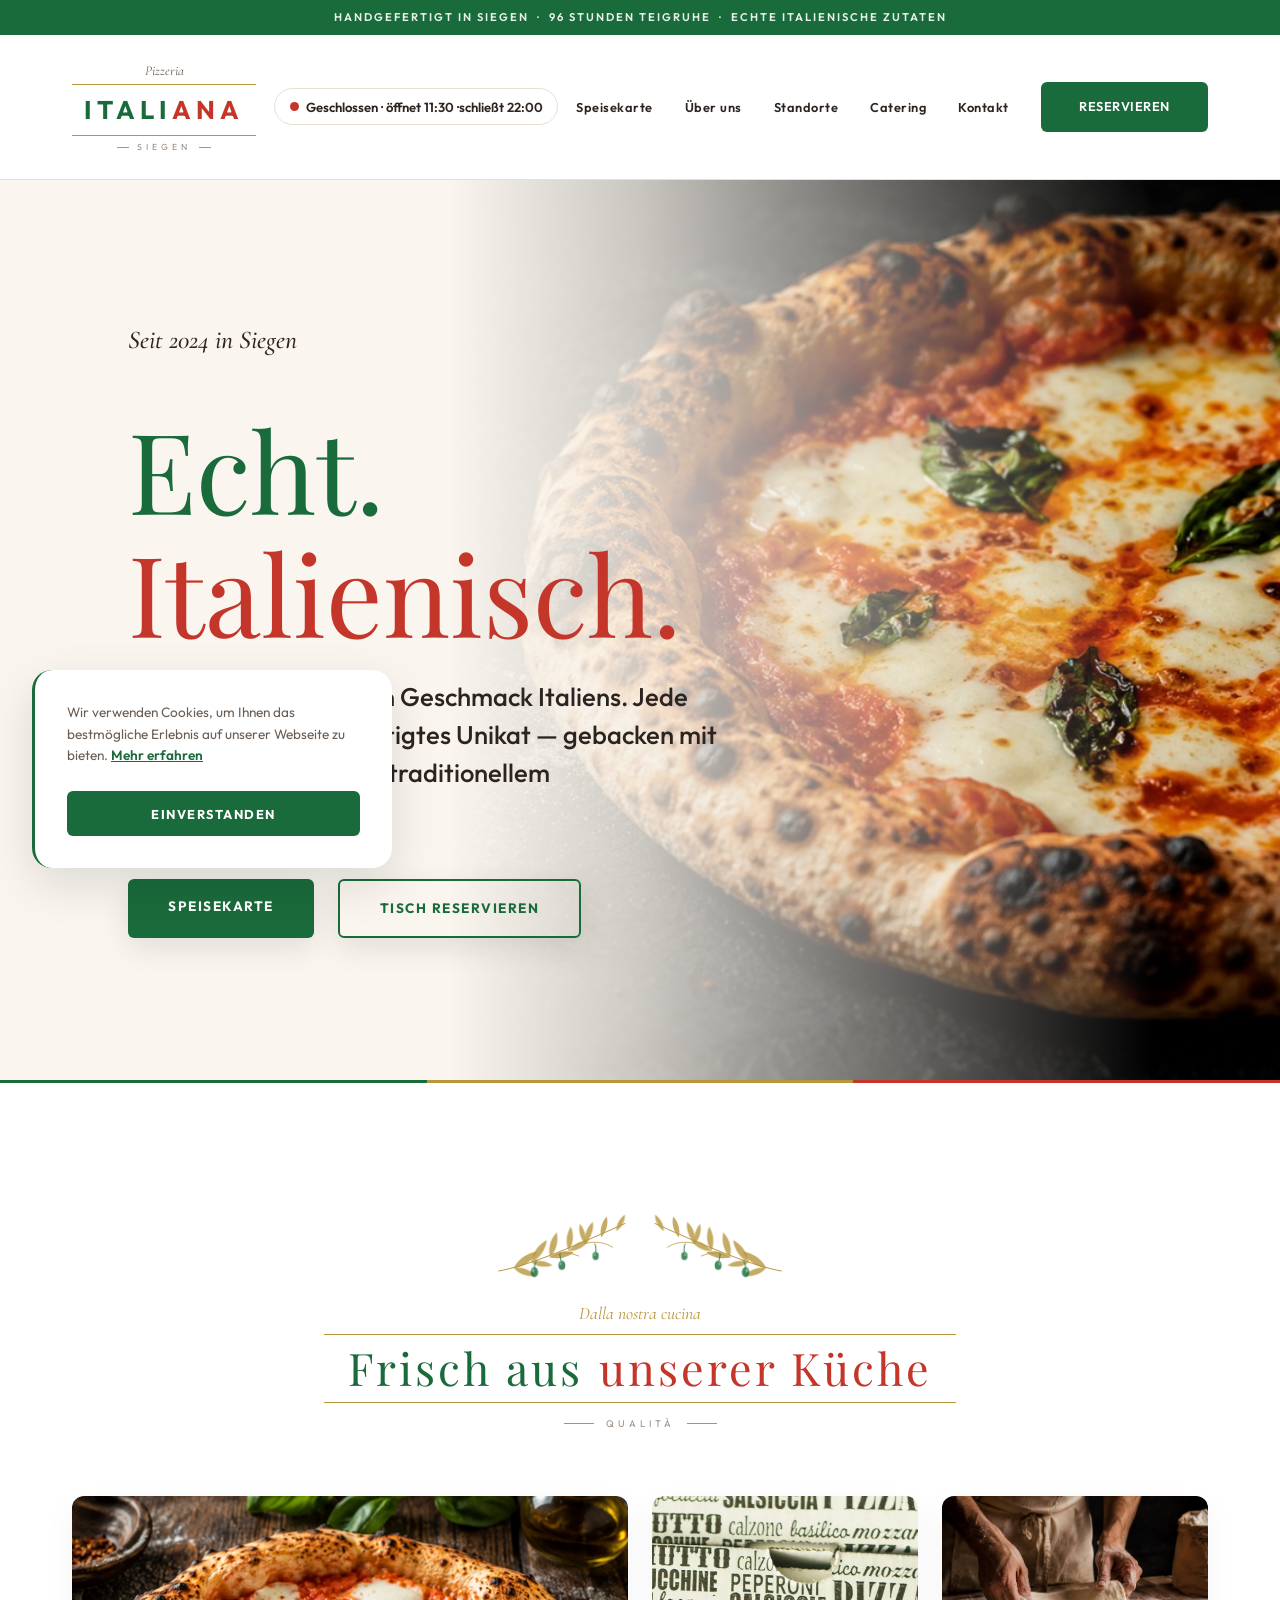
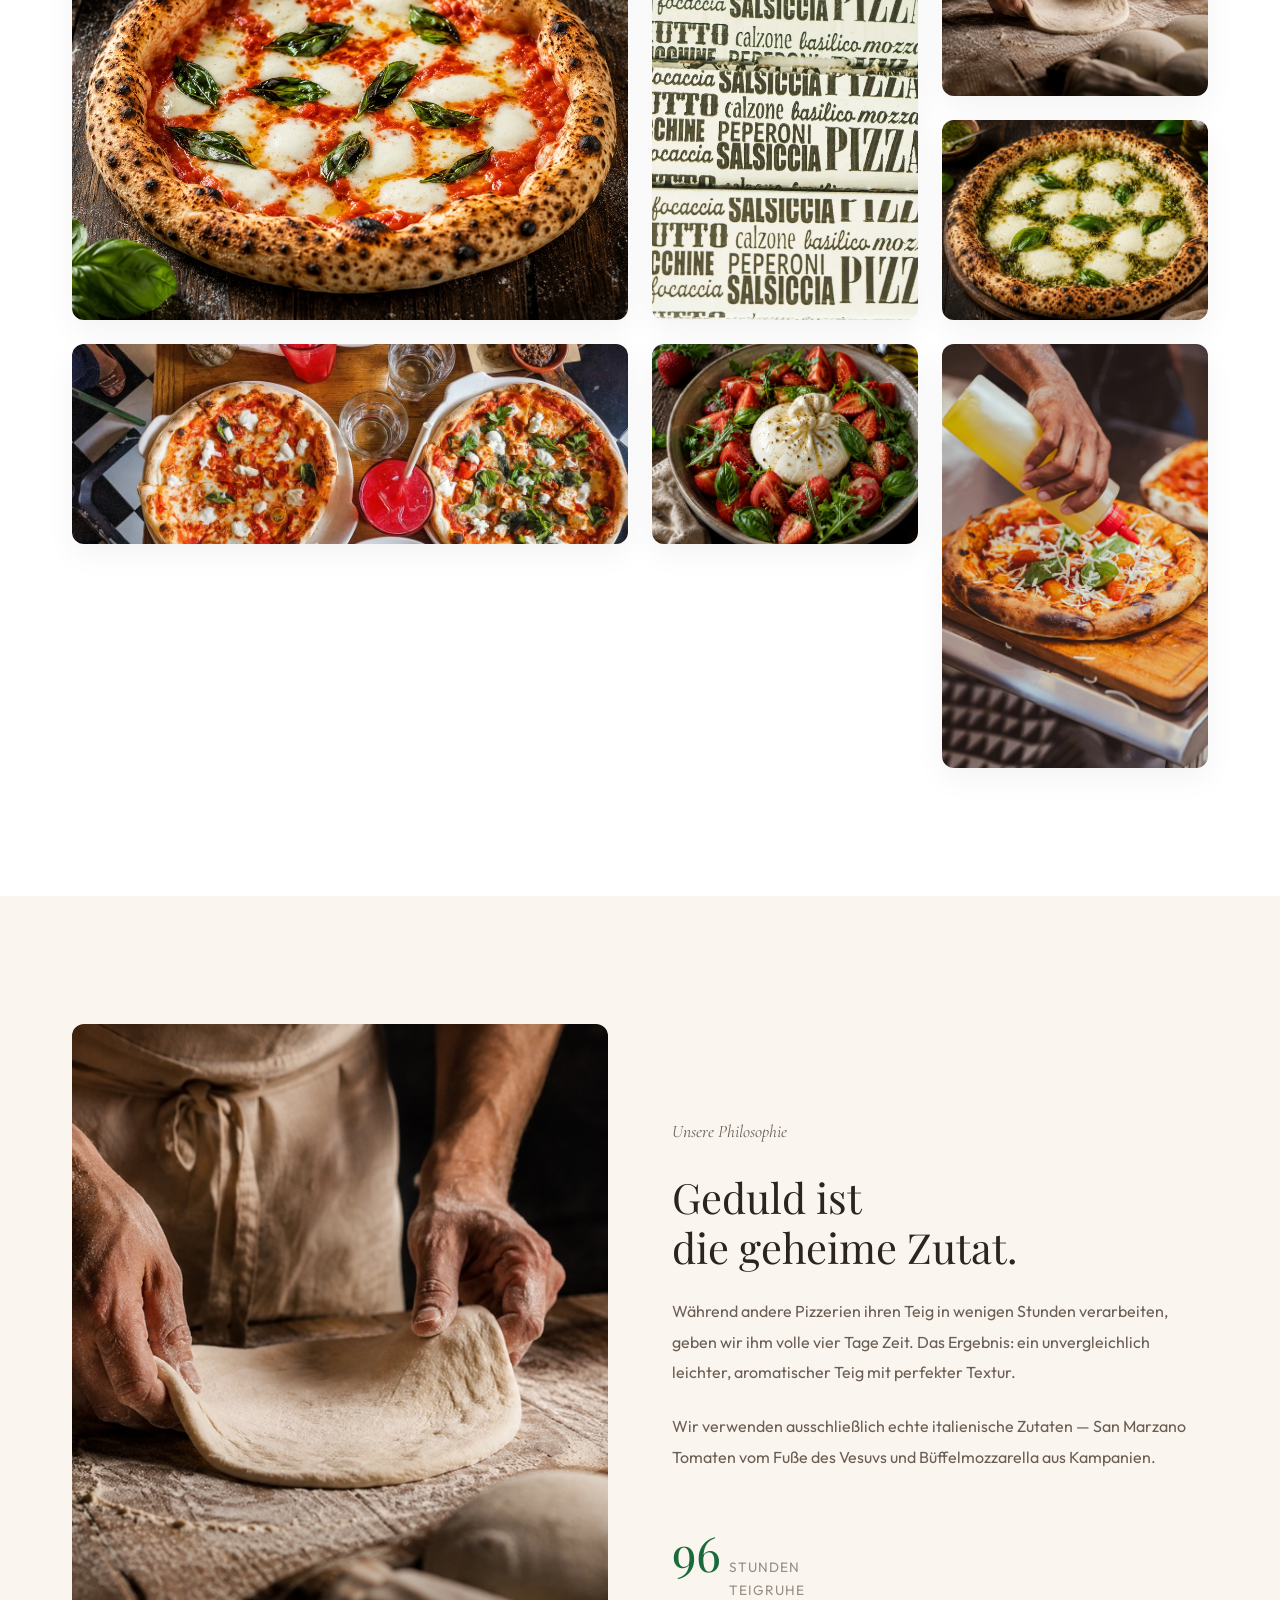
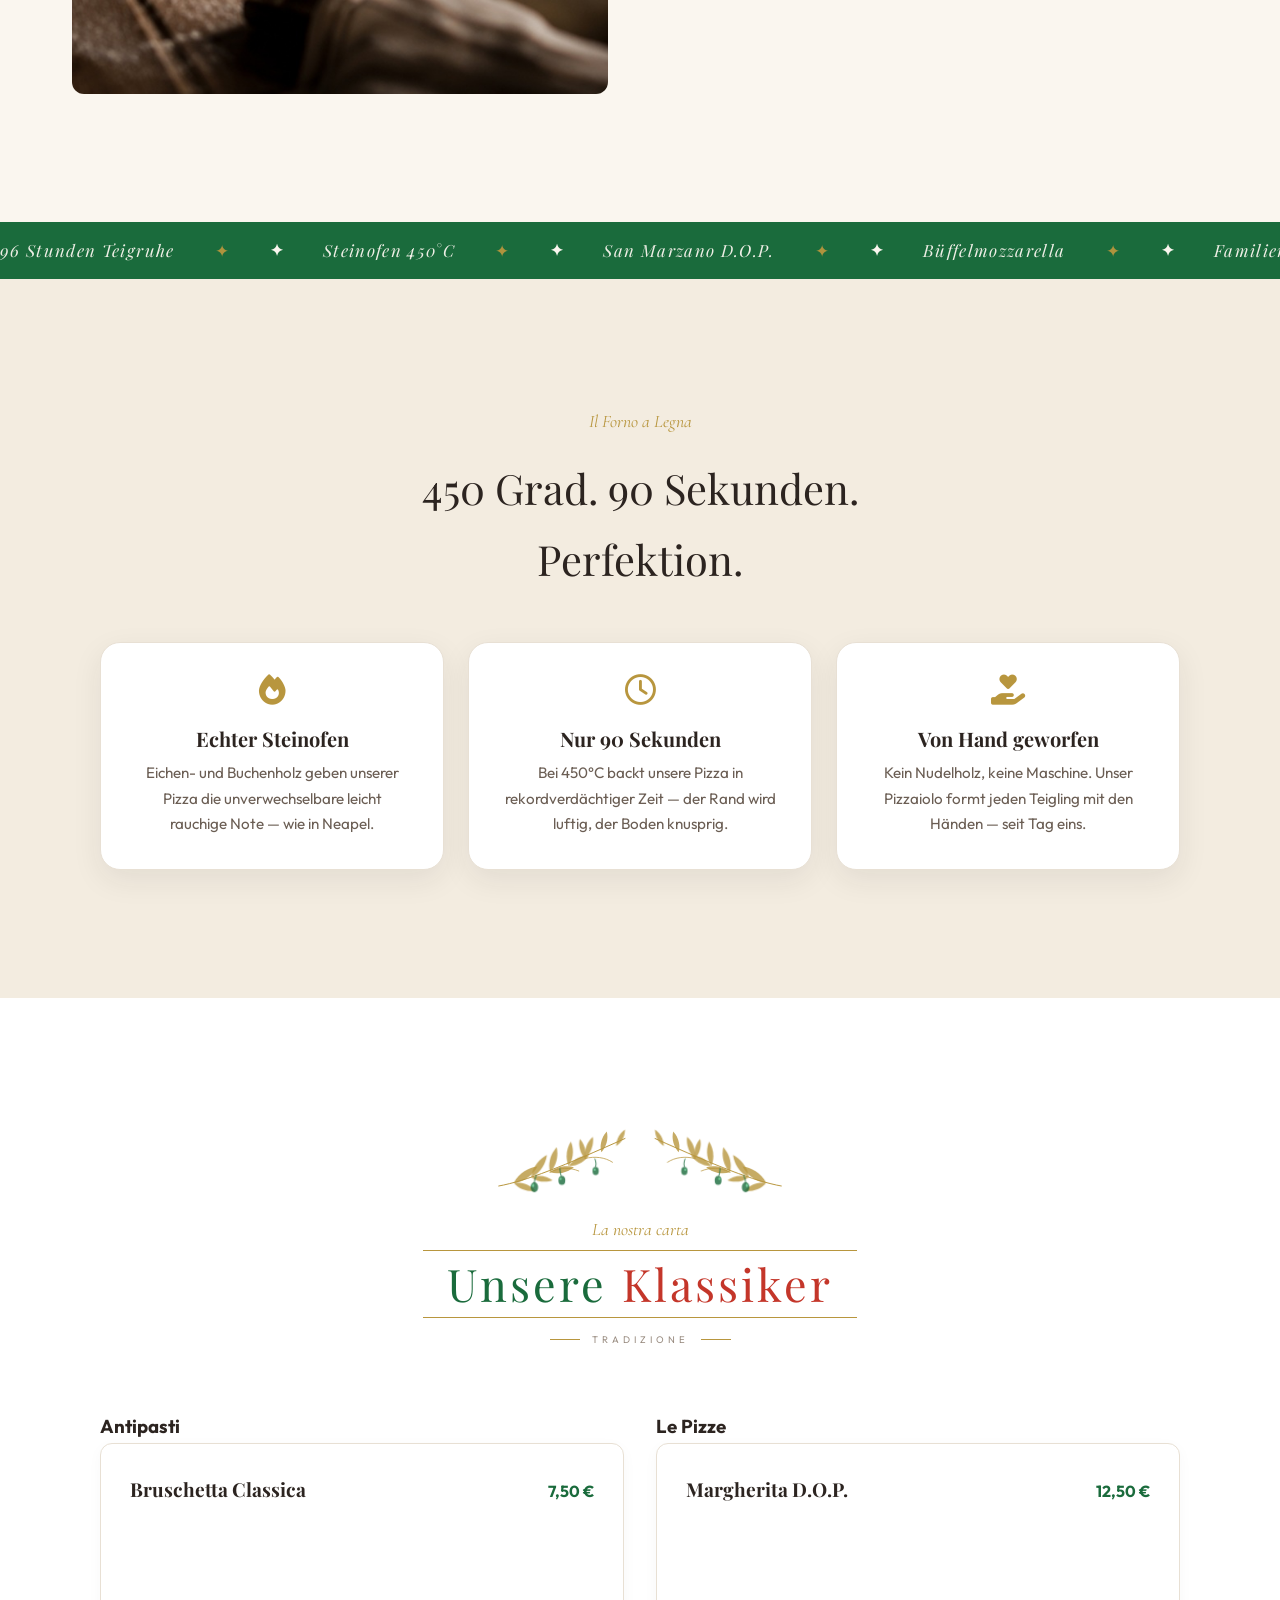
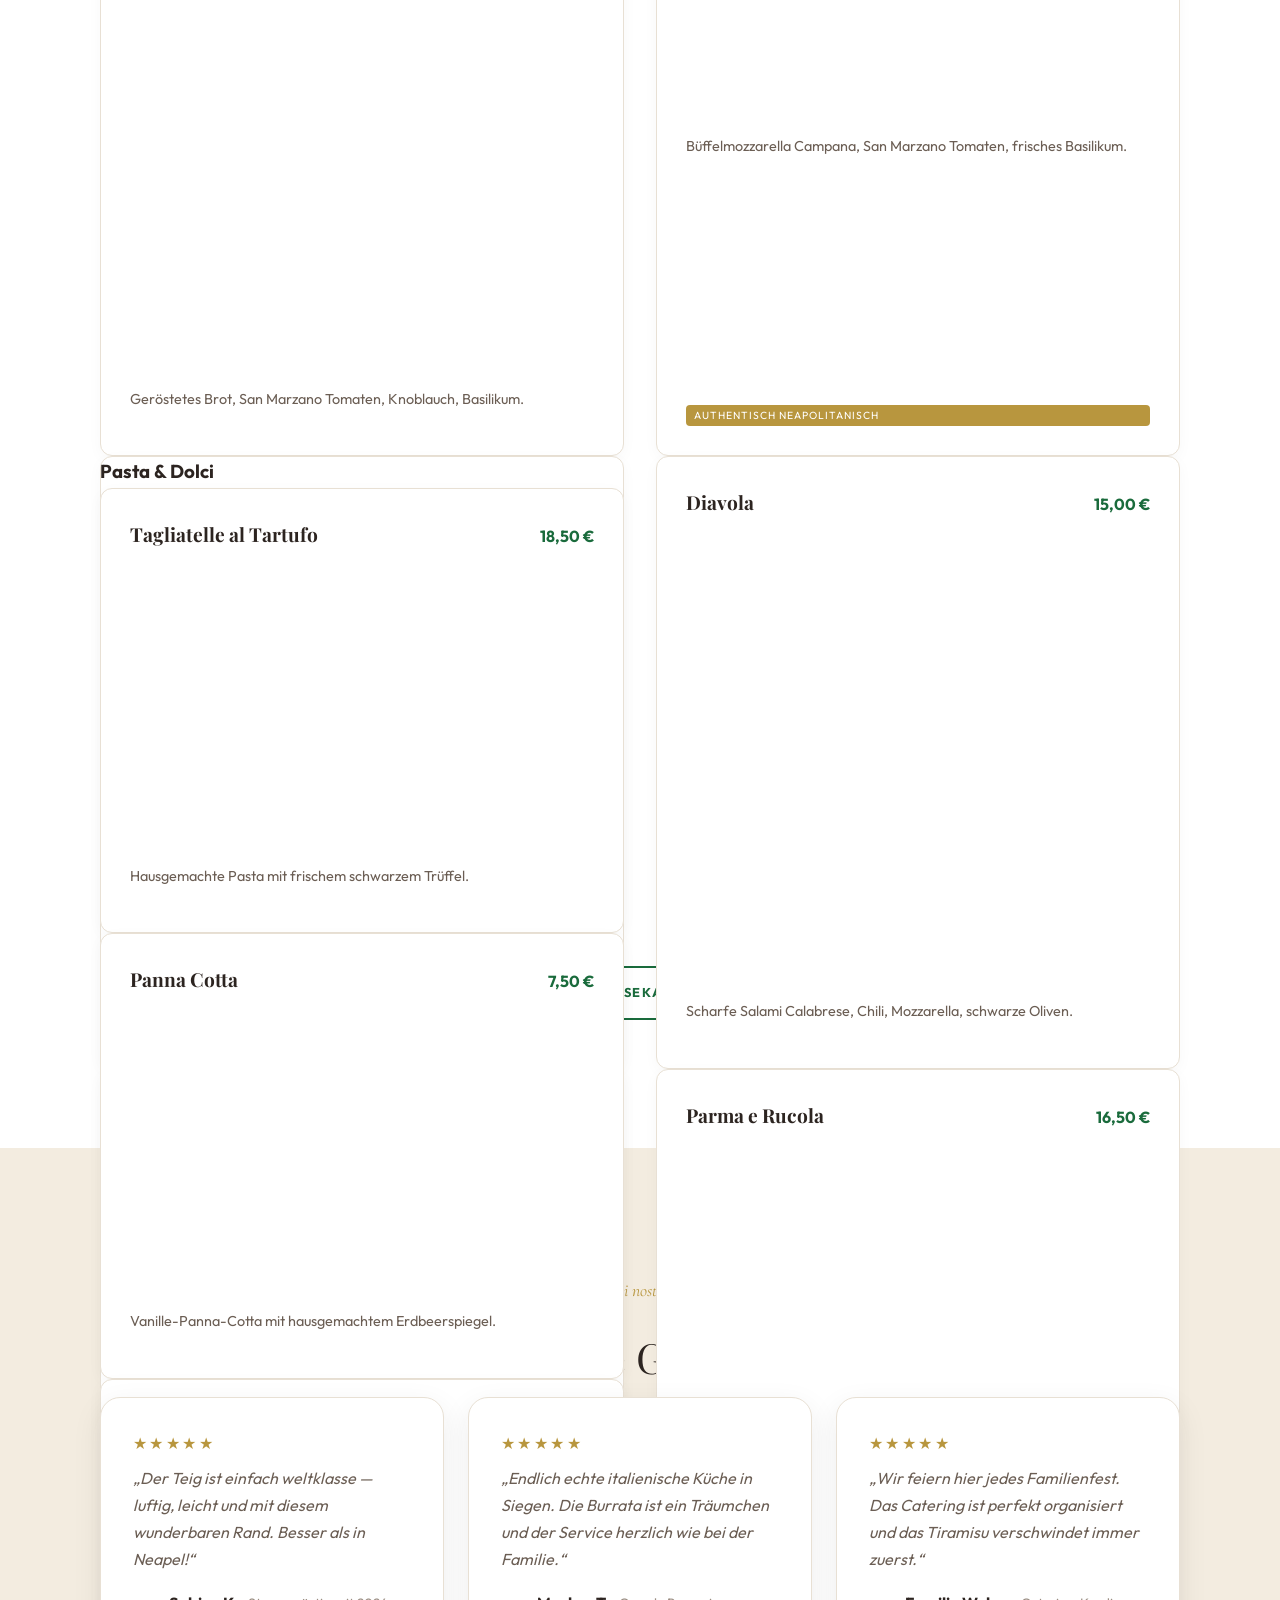
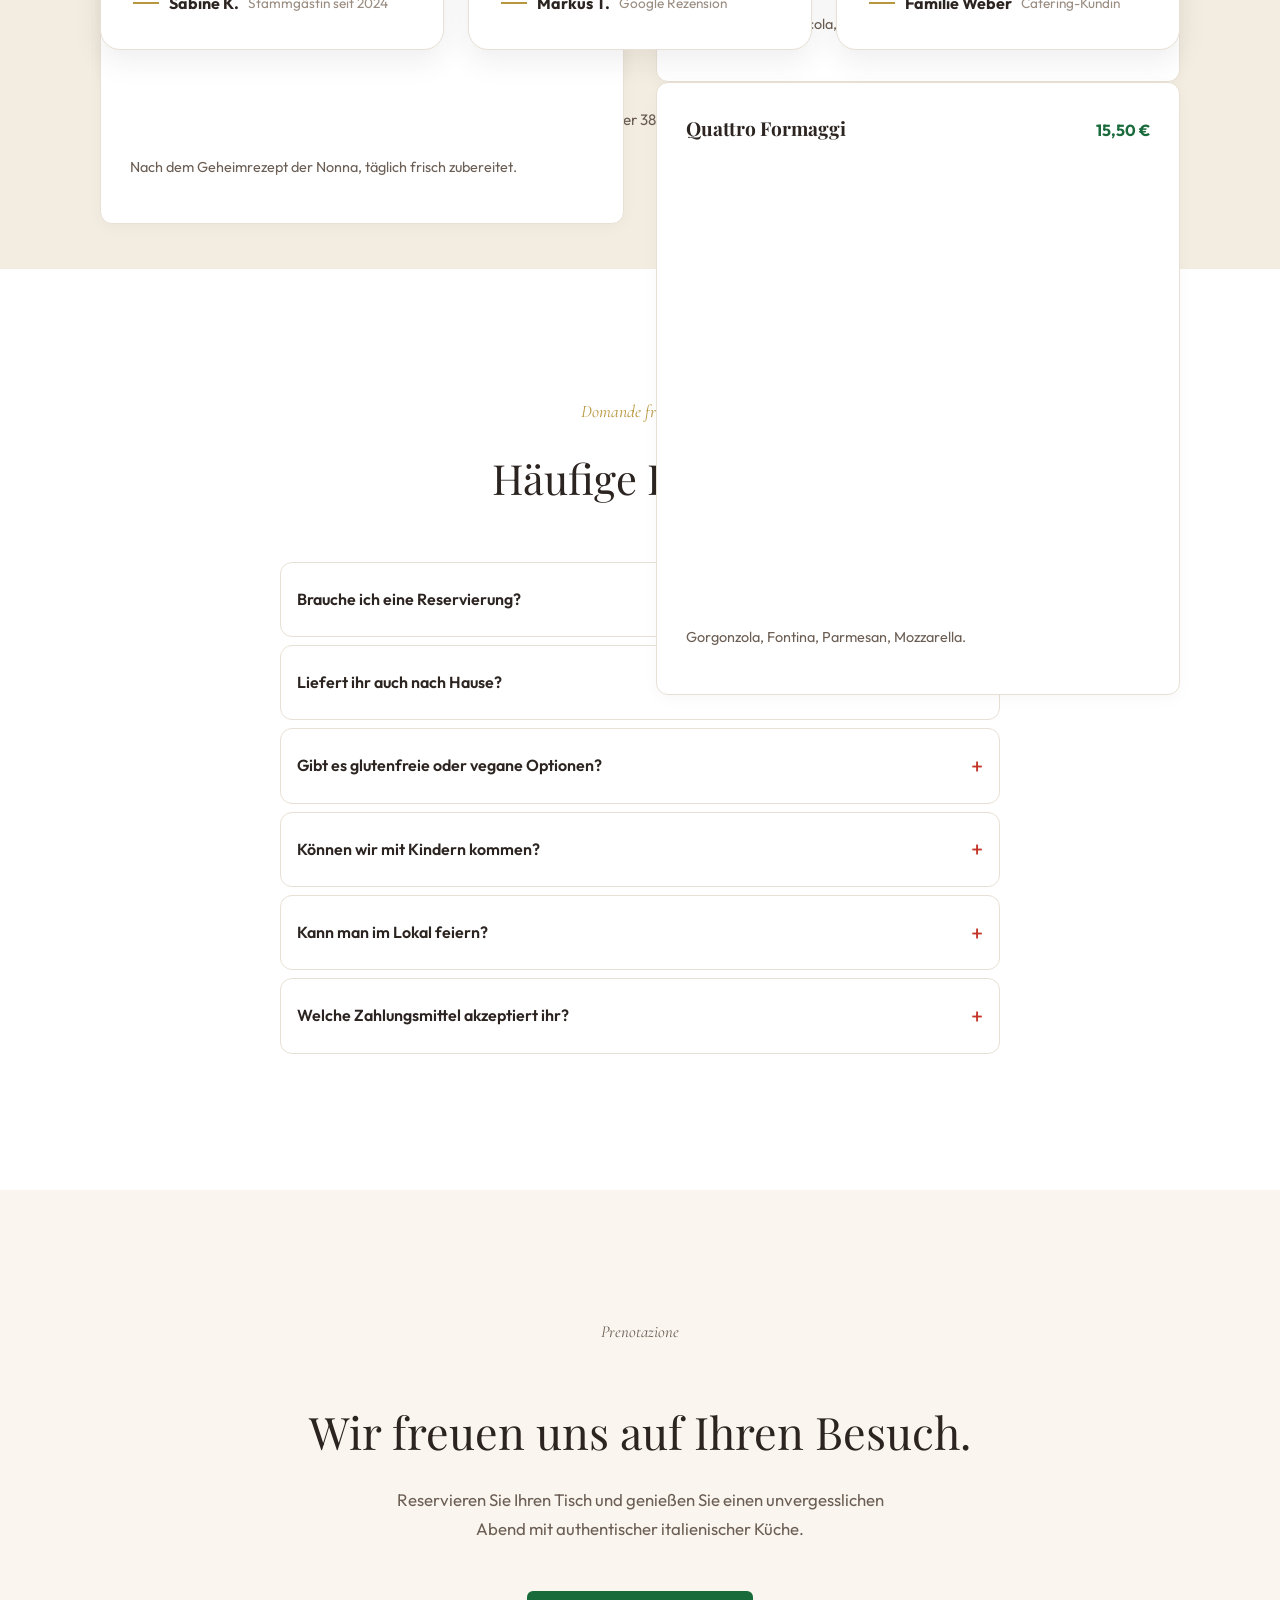
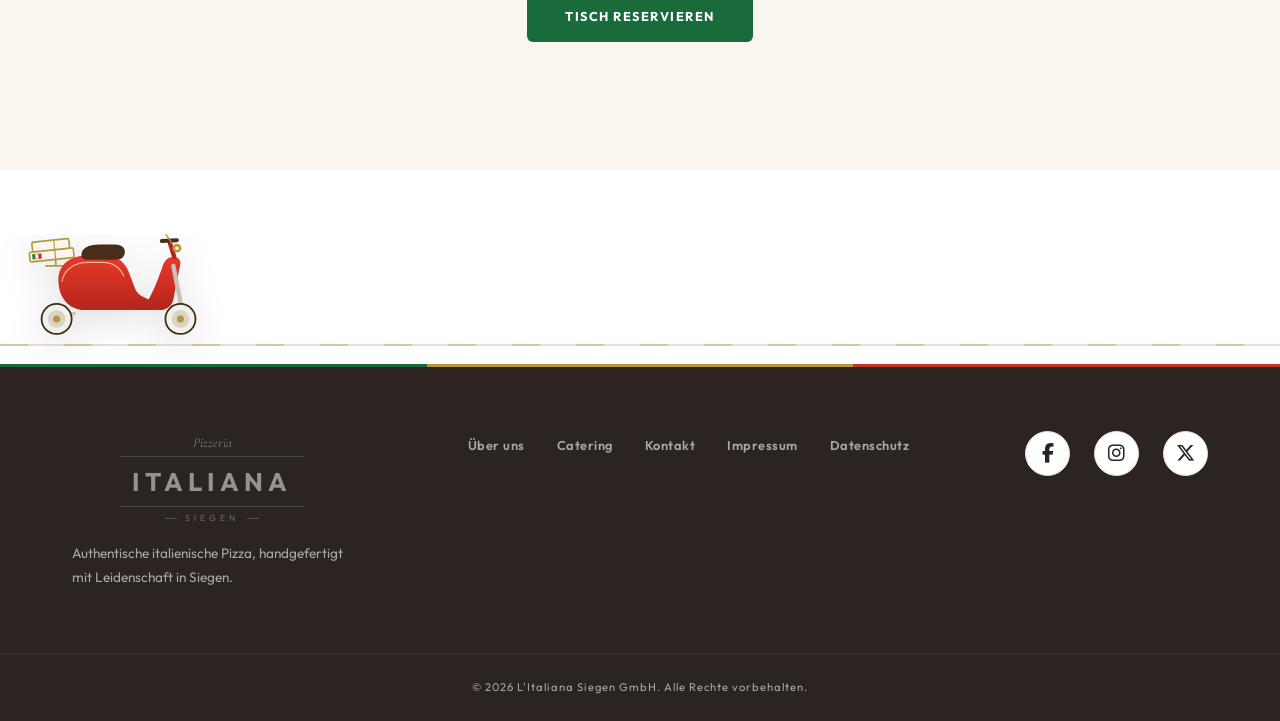
==== index.html @ 694103bd "feat: pizzeria site - full content expansion (menu filters, timeline, catering packages, kontakt car" ====
<!DOCTYPE html>
<html lang="de">
<head>
    <meta charset="UTF-8">
    <meta name="viewport" content="width=device-width, initial-scale=1.0">
    <title>L'Italiana Siegen | Authentische Italienische Pizza</title>
    <meta name="description" content="Authentische italienische Pizza in Siegen. 96 Stunden Teigruhe, echte italienische Zutaten, handgefertigtes Handwerk.">
    
    <!-- Open Graph / Social Media -->
    <meta property="og:type" content="website">
    <meta property="og:title" content="L'Italiana Siegen | Authentische Italienische Pizza">
    <meta property="og:description" content="Erleben Sie den wahren Geschmack Italiens in Siegen. 96h Teigruhe & echte Zutaten.">
    <meta property="og:image" content="assets/hero.jpg">
    
    <!-- Schema.org for Google -->
    <script type="application/ld+json">
    {
      "@context": "https://schema.org",
      "@type": "FoodEstablishment",
      "name": "L'Italiana Siegen",
      "image": "assets/hero.jpg",
      "address": {
        "@type": "PostalAddress",
        "streetAddress": "Kölner Straße 12",
        "addressLocality": "Siegen",
        "postalCode": "57072",
        "addressCountry": "DE"
      },
      "telephone": "+492711234567",
      "servesCuisine": "Italian, Pizza",
      "priceRange": "$$",
      "openingHours": "Mo-So 11:30-22:00"
    }
    </script>

    <link rel="stylesheet" href="style.css">
    <link rel="stylesheet" href="https://cdnjs.cloudflare.com/ajax/libs/font-awesome/6.5.2/css/all.min.css">
    <link rel="preconnect" href="https://fonts.googleapis.com">
    <link rel="preconnect" href="https://fonts.gstatic.com" crossorigin>
    <link href="https://fonts.googleapis.com/css2?family=Cormorant+Garamond:ital,wght@0,400;0,600;1,400;1,600&family=Outfit:wght@300;400;500;600;700&family=Playfair+Display:ital,wght@0,400;0,700;1,400&display=swap" rel="stylesheet">
</head>
<body>

    <!-- Top Notice -->
    <div class="top-notice">
        Handgefertigt in Siegen &nbsp;·&nbsp; 96 Stunden Teigruhe &nbsp;·&nbsp; Echte italienische Zutaten
    </div>

    <!-- Header -->
    <header>
        <div class="container nav-wrapper">
            <a href="index.html" class="brand-logo">
                <div class="logo-top">Pizzeria</div>
                <div class="logo-main"><span class="g">ITALI</span><span class="r">ANA</span></div>
                <div class="logo-bottom"><span></span>Siegen<span></span></div>
            </a>

            <div class="open-indicator" id="open-indicator" aria-live="polite">
                <span class="open-dot"></span>
                <span class="open-text">Jetzt ge&ouml;ffnet</span>
            </div>

            <button class="menu-toggle" id="menu-toggle" aria-label="Menü öffnen">
                <span></span><span></span><span></span>
            </button>

            <ul class="main-nav" id="main-nav">
                <li><a href="menu.html">Speisekarte</a></li>
                <li><a href="uber-uns.html">Über uns</a></li>
                <li><a href="standorte.html">Standorte</a></li>
                <li><a href="catering.html">Catering</a></li>
                <li><a href="kontakt.html">Kontakt</a></li>
                <li><a href="kontakt.html" class="btn-primary">Reservieren</a></li>
            </ul>
        </div>
    </header>

    <main>

        <!-- HERO -->
        <section id="hero">
            <div class="hero-text reveal reveal-left">
                <p class="hero-eyebrow">Seit 2024 in Siegen</p>
                <h1><span class="green">Echt.</span><br><span class="red">Italienisch.</span></h1>
                <p>Erleben Sie den wahren Geschmack Italiens. Jede Pizza ist ein handgefertigtes Unikat — gebacken mit Leidenschaft und nach traditionellem Familienrezept.</p>
                <div class="hero-cta">
                    <a href="menu.html" class="btn-primary">Speisekarte</a>
                    <a href="kontakt.html" class="btn-outline">Tisch reservieren</a>
                </div>
            </div>
            <div class="hero-image-wrapper reveal reveal-right">
                <div class="hero-slider">
                    <div class="hero-slide active" style="background-image: url('assets/hero.jpg')"></div>
                    <div class="hero-slide" style="background-image: url('assets/hero1 (1).webp')"></div>
                    <div class="hero-slide" style="background-image: url('assets/hero2 (1).webp')"></div>
                    <div class="hero-slide" style="background-image: url('assets/hero3 (1).webp')"></div>
                    <div class="hero-slide" style="background-image: url('assets/hero4 (1).webp')"></div>
                </div>
            </div>
        </section>

        <!-- TRICOLOR -->
        <div class="tricolor-stripe">
            <div class="stripe-g"></div>
            <div class="stripe-w"></div>
            <div class="stripe-r"></div>
        </div>

        <!-- FOOD SHOWCASE — editorial grid with all images -->
        <section class="food-showcase">
            <div class="container">
                <div class="section-header-brand reveal reveal-up">
                    <svg class="olive-premium-svg" viewBox="0 0 480 110" xmlns="http://www.w3.org/2000/svg" style="width: 300px; margin-bottom: 1.25rem;">
                    <!-- Left branch -->

                        <g class="olive-branch-half">
                            <path class="stem" d="M14,96 C58,88 118,64 216,20" stroke="var(--gold)" stroke-width="1.6" fill="none" stroke-linecap="round" />
                            <path class="stem" d="M96,74 C112,66 128,66 142,72" stroke="var(--gold)" stroke-width="1.2" fill="none" stroke-linecap="round" />
                            <path class="stem" d="M152,52 C168,48 184,50 196,58" stroke="var(--gold)" stroke-width="1.2" fill="none" stroke-linecap="round" />
                            <path class="leaf" d="M38.0,91.0 C56.4,89.1 69.9,76.4 75.7,64.6 C62.6,66.1 46.0,74.4 38.0,91.0 Z" />
                            <path class="leaf" style="animation-delay: 0.15s" d="M38.0,91.0 C47.6,102.2 62.2,105.2 72.6,103.6 C65.7,95.7 52.6,88.6 38.0,91.0 Z" />
                            <path class="leaf" style="animation-delay: 0.3s" d="M66.0,82.0 C81.8,74.4 89.7,58.6 91.1,46.2 C79.9,51.7 67.8,64.6 66.0,82.0 Z" />
                            <path class="leaf" style="animation-delay: 0.45s" d="M66.0,82.0 C77.0,90.4 91.0,90.3 100.2,86.8 C92.3,80.9 78.9,77.0 66.0,82.0 Z" />
                            <path class="leaf" style="animation-delay: 0.6s" d="M96.0,74.0 C107.6,62.1 109.5,45.5 106.7,34.0 C98.6,42.5 91.9,57.9 96.0,74.0 Z" />
                            <path class="leaf" style="animation-delay: 0.75s" d="M96.0,74.0 C111.0,78.6 125.8,73.1 134.2,65.9 C123.6,62.7 107.8,63.7 96.0,74.0 Z" />
                            <path class="leaf" style="animation-delay: 0.9s" d="M126.0,64.0 C134.8,51.0 133.9,35.3 129.4,25.0 C123.2,34.3 119.6,49.7 126.0,64.0 Z" />
                            <path class="leaf" style="animation-delay: 1.05s" d="M126.0,64.0 C140.8,64.3 152.7,55.5 158.5,46.7 C148.0,46.6 134.0,51.6 126.0,64.0 Z" />
                            <path class="leaf" style="animation-delay: 1.2s" d="M152.0,52.0 C163.2,42.4 166.2,27.8 164.6,17.4 C156.7,24.3 149.6,37.4 152.0,52.0 Z" />
                            <path class="leaf" style="animation-delay: 1.35s" d="M152.0,52.0 C155.2,39.5 150.0,27.5 143.7,20.9 C141.5,29.8 143.0,42.7 152.0,52.0 Z" />
                            <path class="leaf" style="animation-delay: 1.5s" d="M178.0,42.0 C187.6,32.1 189.3,18.2 186.9,8.7 C180.1,15.8 174.6,28.6 178.0,42.0 Z" />
                            <path class="leaf" style="animation-delay: 1.65s" d="M202.0,32.0 C212.1,25.5 216.1,14.1 216.0,5.6 C208.9,10.3 201.7,20.0 202.0,32.0 Z" />
                            <path class="stem" d="M74,79 C72,84 71,88 71,91" stroke="var(--green)" stroke-width="1.3" fill="none" stroke-linecap="round" style="animation-delay: 1.7s" />
                            <ellipse class="olive-fruit" style="animation-delay: 1.8s" cx="71" cy="98" rx="6" ry="8" />
                            <ellipse class="olive-highlight" style="animation-delay: 1.8s" cx="69" cy="95" rx="1.8" ry="2.6" />
                            <path class="stem" d="M112,68 C112,73 113,77 114,80" stroke="var(--green)" stroke-width="1.3" fill="none" stroke-linecap="round" style="animation-delay: 1.9s" />
                            <ellipse class="olive-fruit" style="animation-delay: 2s" cx="115" cy="87" rx="5.5" ry="7.2" />
                            <ellipse class="olive-highlight" style="animation-delay: 2s" cx="113" cy="84.5" rx="1.6" ry="2.3" />
                            <path class="stem" d="M168,53 C170,58 170,62 169,65" stroke="var(--green)" stroke-width="1.3" fill="none" stroke-linecap="round" style="animation-delay: 2.1s" />
                            <ellipse class="olive-fruit" style="animation-delay: 2.2s" cx="169" cy="72" rx="5" ry="6.6" />
                            <ellipse class="olive-highlight" style="animation-delay: 2.2s" cx="167.5" cy="69.8" rx="1.5" ry="2.1" />
                        </g>
                    <!-- Right branch: mirrored, tips meet at center -->
                    <g transform="translate(480,0) scale(-1,1)">
                        <g class="olive-branch-half">
                            <path class="stem" d="M14,96 C58,88 118,64 216,20" stroke="var(--gold)" stroke-width="1.6" fill="none" stroke-linecap="round" />
                            <path class="stem" d="M96,74 C112,66 128,66 142,72" stroke="var(--gold)" stroke-width="1.2" fill="none" stroke-linecap="round" />
                            <path class="stem" d="M152,52 C168,48 184,50 196,58" stroke="var(--gold)" stroke-width="1.2" fill="none" stroke-linecap="round" />
                            <path class="leaf" d="M38.0,91.0 C56.4,89.1 69.9,76.4 75.7,64.6 C62.6,66.1 46.0,74.4 38.0,91.0 Z" />
                            <path class="leaf" style="animation-delay: 0.15s" d="M38.0,91.0 C47.6,102.2 62.2,105.2 72.6,103.6 C65.7,95.7 52.6,88.6 38.0,91.0 Z" />
                            <path class="leaf" style="animation-delay: 0.3s" d="M66.0,82.0 C81.8,74.4 89.7,58.6 91.1,46.2 C79.9,51.7 67.8,64.6 66.0,82.0 Z" />
                            <path class="leaf" style="animation-delay: 0.45s" d="M66.0,82.0 C77.0,90.4 91.0,90.3 100.2,86.8 C92.3,80.9 78.9,77.0 66.0,82.0 Z" />
                            <path class="leaf" style="animation-delay: 0.6s" d="M96.0,74.0 C107.6,62.1 109.5,45.5 106.7,34.0 C98.6,42.5 91.9,57.9 96.0,74.0 Z" />
                            <path class="leaf" style="animation-delay: 0.75s" d="M96.0,74.0 C111.0,78.6 125.8,73.1 134.2,65.9 C123.6,62.7 107.8,63.7 96.0,74.0 Z" />
                            <path class="leaf" style="animation-delay: 0.9s" d="M126.0,64.0 C134.8,51.0 133.9,35.3 129.4,25.0 C123.2,34.3 119.6,49.7 126.0,64.0 Z" />
                            <path class="leaf" style="animation-delay: 1.05s" d="M126.0,64.0 C140.8,64.3 152.7,55.5 158.5,46.7 C148.0,46.6 134.0,51.6 126.0,64.0 Z" />
                            <path class="leaf" style="animation-delay: 1.2s" d="M152.0,52.0 C163.2,42.4 166.2,27.8 164.6,17.4 C156.7,24.3 149.6,37.4 152.0,52.0 Z" />
                            <path class="leaf" style="animation-delay: 1.35s" d="M152.0,52.0 C155.2,39.5 150.0,27.5 143.7,20.9 C141.5,29.8 143.0,42.7 152.0,52.0 Z" />
                            <path class="leaf" style="animation-delay: 1.5s" d="M178.0,42.0 C187.6,32.1 189.3,18.2 186.9,8.7 C180.1,15.8 174.6,28.6 178.0,42.0 Z" />
                            <path class="leaf" style="animation-delay: 1.65s" d="M202.0,32.0 C212.1,25.5 216.1,14.1 216.0,5.6 C208.9,10.3 201.7,20.0 202.0,32.0 Z" />
                            <path class="stem" d="M74,79 C72,84 71,88 71,91" stroke="var(--green)" stroke-width="1.3" fill="none" stroke-linecap="round" style="animation-delay: 1.7s" />
                            <ellipse class="olive-fruit" style="animation-delay: 1.8s" cx="71" cy="98" rx="6" ry="8" />
                            <ellipse class="olive-highlight" style="animation-delay: 1.8s" cx="69" cy="95" rx="1.8" ry="2.6" />
                            <path class="stem" d="M112,68 C112,73 113,77 114,80" stroke="var(--green)" stroke-width="1.3" fill="none" stroke-linecap="round" style="animation-delay: 1.9s" />
                            <ellipse class="olive-fruit" style="animation-delay: 2s" cx="115" cy="87" rx="5.5" ry="7.2" />
                            <ellipse class="olive-highlight" style="animation-delay: 2s" cx="113" cy="84.5" rx="1.6" ry="2.3" />
                            <path class="stem" d="M168,53 C170,58 170,62 169,65" stroke="var(--green)" stroke-width="1.3" fill="none" stroke-linecap="round" style="animation-delay: 2.1s" />
                            <ellipse class="olive-fruit" style="animation-delay: 2.2s" cx="169" cy="72" rx="5" ry="6.6" />
                            <ellipse class="olive-highlight" style="animation-delay: 2.2s" cx="167.5" cy="69.8" rx="1.5" ry="2.1" />
                        </g>
                        </g>
                </svg>
                    <div class="brand-top">Dalla nostra cucina</div>
                    <h2 class="brand-main"><span class="g">Frisch aus</span><span class="r"> unserer Küche</span></h2>
                    <div class="brand-bottom"><span></span>Qualità<span></span></div>
                </div>

                <div class="food-grid reveal-stagger">
                    <div class="food-item large">
                        <div class="food-img" style="background-image: url('assets/margherita.jpg')" loading="lazy"></div>
                        <div class="food-item-overlay">
                            <h3>Margherita D.O.P.</h3>
                            <p>Büffelmozzarella, San Marzano, Basilikum</p>
                        </div>
                    </div>
                    <div class="food-item tall">
                        <div class="food-img" style="background-image: url('assets/hero1 (1).webp')" loading="lazy"></div>
                        <div class="food-item-overlay">
                            <h3>Antipasti Misto</h3>
                            <p>Hausgemachte Vorspeisen</p>
                        </div>
                    </div>
                    <div class="food-item">
                        <div class="food-img" style="background-image: url('assets/dough.jpg')" loading="lazy"></div>
                        <div class="food-item-overlay">
                            <h3>96 Stunden</h3>
                            <p>Langsame Teigführung</p>
                        </div>
                    </div>
                    <div class="food-item">
                        <div class="food-img" style="background-image: url('assets/pesto.jpg')" loading="lazy"></div>
                        <div class="food-item-overlay">
                            <h3>Pesto Verde</h3>
                            <p>Frisch zubereitet</p>
                        </div>
                    </div>
                    <div class="food-item wide">
                        <div class="food-img" style="background-image: url('assets/hero2 (1).webp')" loading="lazy"></div>
                        <div class="food-item-overlay">
                            <h3>Dal Forno</h3>
                            <p>Direkt aus dem Steinofen</p>
                        </div>
                    </div>
                    <div class="food-item">
                        <div class="food-img" style="background-image: url('assets/burrata.jpg')" loading="lazy"></div>
                        <div class="food-item-overlay">
                            <h3>Burrata di Puglia</h3>
                            <p>Cremig, frisch, unwiderstehlich</p>
                        </div>
                    </div>
                    <div class="food-item tall">
                        <div class="food-img" style="background-image: url('assets/hero3 (1).webp')" loading="lazy"></div>
                        <div class="food-item-overlay">
                            <h3>Pasta Fresca</h3>
                            <p>Täglich hausgemacht</p>
                        </div>
                    </div>
                </div>
            </div>
        </section>

        <!-- STORY SECTION -->
        <section class="story-section">
            <div class="container">
                <div class="story-grid">
                    <div class="story-image reveal reveal-left">
                        <div class="food-img" style="background-image: url('assets/dough.jpg')"></div>
                    </div>
                    <div class="story-content reveal reveal-right">
                        <p class="section-eyebrow" style="text-align: left;">Unsere Philosophie</p>
                        <h2>Geduld ist<br>die geheime Zutat.</h2>
                        <p>Während andere Pizzerien ihren Teig in wenigen Stunden verarbeiten, geben wir ihm volle vier Tage Zeit. Das Ergebnis: ein unvergleichlich leichter, aromatischer Teig mit perfekter Textur.</p>
                        <p>Wir verwenden ausschließlich echte italienische Zutaten — San Marzano Tomaten vom Fuße des Vesuvs und Büffelmozzarella aus Kampanien.</p>
                        <div class="story-stat">
                            <strong class="counter" data-target="96">0</strong>
                            <span>Stunden<br>Teigruhe</span>
                        </div>
                    </div>
                </div>
            </div>
        </section>

        <!-- MARQUEE BAND -->
        <div class="marquee-band" aria-hidden="true">
            <div class="marquee-track">
                <span>96 Stunden Teigruhe</span><b>✦</b><span>Steinofen 450&deg;C</span><b>✦</b><span>San Marzano D.O.P.</span><b>✦</b><span>B&uuml;ffelmozzarella</span><b>✦</b><span>Familienrezept</span><b>✦</b><span>Handgemacht in Siegen</span><b>✦</b>
                <span>96 Stunden Teigruhe</span><b>✦</b><span>Steinofen 450&deg;C</span><b>✦</b><span>San Marzano D.O.P.</span><b>✦</b><span>B&uuml;ffelmozzarella</span><b>✦</b><span>Familienrezept</span><b>✦</b><span>Handgemacht in Siegen</span><b>✦</b>
            </div>
        </div>

        <!-- OVEN SECTION -->
        <section class="oven-section">
            <div class="container">
                <p class="section-eyebrow">Il Forno a Legna</p>
                <h2 class="section-title">450 Grad. 90 Sekunden.<br>Perfektion.</h2>
                <div class="oven-grid reveal-stagger">
                    <div class="oven-card">
                        <i class="fas fa-fire"></i>
                        <h3>Echter Steinofen</h3>
                        <p>Eichen- und Buchenholz geben unserer Pizza die unverwechselbare leicht rauchige Note — wie in Neapel.</p>
                    </div>
                    <div class="oven-card">
                        <i class="far fa-clock"></i>
                        <h3>Nur 90 Sekunden</h3>
                        <p>Bei 450&deg;C backt unsere Pizza in rekordverdächtiger Zeit — der Rand wird luftig, der Boden knusprig.</p>
                    </div>
                    <div class="oven-card">
                        <i class="fas fa-hand-holding-heart"></i>
                        <h3>Von Hand geworfen</h3>
                        <p>Kein Nudelholz, keine Maschine. Unser Pizzaiolo formt jeden Teigling mit den Händen — seit Tag eins.</p>
                    </div>
                </div>
            </div>
        </section>

        <!-- MENU HIGHLIGHTS -->
        <section class="menu-section">
            <div class="container">
                <div class="section-header-brand reveal reveal-up">
                    <svg class="olive-premium-svg" viewBox="0 0 480 110" xmlns="http://www.w3.org/2000/svg" style="width: 300px; margin-bottom: 1.25rem;">
                    <!-- Left branch -->

                        <g class="olive-branch-half">
                            <path class="stem" d="M14,96 C58,88 118,64 216,20" stroke="var(--gold)" stroke-width="1.6" fill="none" stroke-linecap="round" />
                            <path class="stem" d="M96,74 C112,66 128,66 142,72" stroke="var(--gold)" stroke-width="1.2" fill="none" stroke-linecap="round" />
                            <path class="stem" d="M152,52 C168,48 184,50 196,58" stroke="var(--gold)" stroke-width="1.2" fill="none" stroke-linecap="round" />
                            <path class="leaf" d="M38.0,91.0 C56.4,89.1 69.9,76.4 75.7,64.6 C62.6,66.1 46.0,74.4 38.0,91.0 Z" />
                            <path class="leaf" style="animation-delay: 0.15s" d="M38.0,91.0 C47.6,102.2 62.2,105.2 72.6,103.6 C65.7,95.7 52.6,88.6 38.0,91.0 Z" />
                            <path class="leaf" style="animation-delay: 0.3s" d="M66.0,82.0 C81.8,74.4 89.7,58.6 91.1,46.2 C79.9,51.7 67.8,64.6 66.0,82.0 Z" />
                            <path class="leaf" style="animation-delay: 0.45s" d="M66.0,82.0 C77.0,90.4 91.0,90.3 100.2,86.8 C92.3,80.9 78.9,77.0 66.0,82.0 Z" />
                            <path class="leaf" style="animation-delay: 0.6s" d="M96.0,74.0 C107.6,62.1 109.5,45.5 106.7,34.0 C98.6,42.5 91.9,57.9 96.0,74.0 Z" />
                            <path class="leaf" style="animation-delay: 0.75s" d="M96.0,74.0 C111.0,78.6 125.8,73.1 134.2,65.9 C123.6,62.7 107.8,63.7 96.0,74.0 Z" />
                            <path class="leaf" style="animation-delay: 0.9s" d="M126.0,64.0 C134.8,51.0 133.9,35.3 129.4,25.0 C123.2,34.3 119.6,49.7 126.0,64.0 Z" />
                            <path class="leaf" style="animation-delay: 1.05s" d="M126.0,64.0 C140.8,64.3 152.7,55.5 158.5,46.7 C148.0,46.6 134.0,51.6 126.0,64.0 Z" />
                            <path class="leaf" style="animation-delay: 1.2s" d="M152.0,52.0 C163.2,42.4 166.2,27.8 164.6,17.4 C156.7,24.3 149.6,37.4 152.0,52.0 Z" />
                            <path class="leaf" style="animation-delay: 1.35s" d="M152.0,52.0 C155.2,39.5 150.0,27.5 143.7,20.9 C141.5,29.8 143.0,42.7 152.0,52.0 Z" />
                            <path class="leaf" style="animation-delay: 1.5s" d="M178.0,42.0 C187.6,32.1 189.3,18.2 186.9,8.7 C180.1,15.8 174.6,28.6 178.0,42.0 Z" />
                            <path class="leaf" style="animation-delay: 1.65s" d="M202.0,32.0 C212.1,25.5 216.1,14.1 216.0,5.6 C208.9,10.3 201.7,20.0 202.0,32.0 Z" />
                            <path class="stem" d="M74,79 C72,84 71,88 71,91" stroke="var(--green)" stroke-width="1.3" fill="none" stroke-linecap="round" style="animation-delay: 1.7s" />
                            <ellipse class="olive-fruit" style="animation-delay: 1.8s" cx="71" cy="98" rx="6" ry="8" />
                            <ellipse class="olive-highlight" style="animation-delay: 1.8s" cx="69" cy="95" rx="1.8" ry="2.6" />
                            <path class="stem" d="M112,68 C112,73 113,77 114,80" stroke="var(--green)" stroke-width="1.3" fill="none" stroke-linecap="round" style="animation-delay: 1.9s" />
                            <ellipse class="olive-fruit" style="animation-delay: 2s" cx="115" cy="87" rx="5.5" ry="7.2" />
                            <ellipse class="olive-highlight" style="animation-delay: 2s" cx="113" cy="84.5" rx="1.6" ry="2.3" />
                            <path class="stem" d="M168,53 C170,58 170,62 169,65" stroke="var(--green)" stroke-width="1.3" fill="none" stroke-linecap="round" style="animation-delay: 2.1s" />
                            <ellipse class="olive-fruit" style="animation-delay: 2.2s" cx="169" cy="72" rx="5" ry="6.6" />
                            <ellipse class="olive-highlight" style="animation-delay: 2.2s" cx="167.5" cy="69.8" rx="1.5" ry="2.1" />
                        </g>
                    <!-- Right branch: mirrored, tips meet at center -->
                    <g transform="translate(480,0) scale(-1,1)">
                        <g class="olive-branch-half">
                            <path class="stem" d="M14,96 C58,88 118,64 216,20" stroke="var(--gold)" stroke-width="1.6" fill="none" stroke-linecap="round" />
                            <path class="stem" d="M96,74 C112,66 128,66 142,72" stroke="var(--gold)" stroke-width="1.2" fill="none" stroke-linecap="round" />
                            <path class="stem" d="M152,52 C168,48 184,50 196,58" stroke="var(--gold)" stroke-width="1.2" fill="none" stroke-linecap="round" />
                            <path class="leaf" d="M38.0,91.0 C56.4,89.1 69.9,76.4 75.7,64.6 C62.6,66.1 46.0,74.4 38.0,91.0 Z" />
                            <path class="leaf" style="animation-delay: 0.15s" d="M38.0,91.0 C47.6,102.2 62.2,105.2 72.6,103.6 C65.7,95.7 52.6,88.6 38.0,91.0 Z" />
                            <path class="leaf" style="animation-delay: 0.3s" d="M66.0,82.0 C81.8,74.4 89.7,58.6 91.1,46.2 C79.9,51.7 67.8,64.6 66.0,82.0 Z" />
                            <path class="leaf" style="animation-delay: 0.45s" d="M66.0,82.0 C77.0,90.4 91.0,90.3 100.2,86.8 C92.3,80.9 78.9,77.0 66.0,82.0 Z" />
                            <path class="leaf" style="animation-delay: 0.6s" d="M96.0,74.0 C107.6,62.1 109.5,45.5 106.7,34.0 C98.6,42.5 91.9,57.9 96.0,74.0 Z" />
                            <path class="leaf" style="animation-delay: 0.75s" d="M96.0,74.0 C111.0,78.6 125.8,73.1 134.2,65.9 C123.6,62.7 107.8,63.7 96.0,74.0 Z" />
                            <path class="leaf" style="animation-delay: 0.9s" d="M126.0,64.0 C134.8,51.0 133.9,35.3 129.4,25.0 C123.2,34.3 119.6,49.7 126.0,64.0 Z" />
                            <path class="leaf" style="animation-delay: 1.05s" d="M126.0,64.0 C140.8,64.3 152.7,55.5 158.5,46.7 C148.0,46.6 134.0,51.6 126.0,64.0 Z" />
                            <path class="leaf" style="animation-delay: 1.2s" d="M152.0,52.0 C163.2,42.4 166.2,27.8 164.6,17.4 C156.7,24.3 149.6,37.4 152.0,52.0 Z" />
                            <path class="leaf" style="animation-delay: 1.35s" d="M152.0,52.0 C155.2,39.5 150.0,27.5 143.7,20.9 C141.5,29.8 143.0,42.7 152.0,52.0 Z" />
                            <path class="leaf" style="animation-delay: 1.5s" d="M178.0,42.0 C187.6,32.1 189.3,18.2 186.9,8.7 C180.1,15.8 174.6,28.6 178.0,42.0 Z" />
                            <path class="leaf" style="animation-delay: 1.65s" d="M202.0,32.0 C212.1,25.5 216.1,14.1 216.0,5.6 C208.9,10.3 201.7,20.0 202.0,32.0 Z" />
                            <path class="stem" d="M74,79 C72,84 71,88 71,91" stroke="var(--green)" stroke-width="1.3" fill="none" stroke-linecap="round" style="animation-delay: 1.7s" />
                            <ellipse class="olive-fruit" style="animation-delay: 1.8s" cx="71" cy="98" rx="6" ry="8" />
                            <ellipse class="olive-highlight" style="animation-delay: 1.8s" cx="69" cy="95" rx="1.8" ry="2.6" />
                            <path class="stem" d="M112,68 C112,73 113,77 114,80" stroke="var(--green)" stroke-width="1.3" fill="none" stroke-linecap="round" style="animation-delay: 1.9s" />
                            <ellipse class="olive-fruit" style="animation-delay: 2s" cx="115" cy="87" rx="5.5" ry="7.2" />
                            <ellipse class="olive-highlight" style="animation-delay: 2s" cx="113" cy="84.5" rx="1.6" ry="2.3" />
                            <path class="stem" d="M168,53 C170,58 170,62 169,65" stroke="var(--green)" stroke-width="1.3" fill="none" stroke-linecap="round" style="animation-delay: 2.1s" />
                            <ellipse class="olive-fruit" style="animation-delay: 2.2s" cx="169" cy="72" rx="5" ry="6.6" />
                            <ellipse class="olive-highlight" style="animation-delay: 2.2s" cx="167.5" cy="69.8" rx="1.5" ry="2.1" />
                        </g>
                        </g>
                </svg>
                    <div class="brand-top">La nostra carta</div>
                    <h2 class="brand-main"><span class="g">Unsere</span><span class="r"> Klassiker</span></h2>
                    <div class="brand-bottom"><span></span>Tradizione<span></span></div>
                </div>

                <div class="menu-columns reveal-stagger">
                    <div class="menu-col">
                        <h3>Antipasti</h3>
                        <div class="dish">
                            <div class="dish-header">
                                <span class="dish-title">Bruschetta Classica</span>
                                <span class="dish-price">7,50 €</span>
                            </div>
                            <p class="dish-desc">Geröstetes Brot, San Marzano Tomaten, Knoblauch, Basilikum.</p>
                        </div>
                        <div class="dish">
                            <div class="dish-header">
                                <span class="dish-title">Burrata di Puglia</span>
                                <span class="dish-price">14,00 €</span>
                            </div>
                            <p class="dish-desc">Cremige Burrata, Rucola, Kirschtomaten, Olivenöl extra vergine.</p>
                            <span class="dish-label">Spezialität des Hauses</span>
                        </div>
                        <div class="dish">
                            <div class="dish-header">
                                <span class="dish-title">Carpaccio di Manzo</span>
                                <span class="dish-price">14,50 €</span>
                            </div>
                            <p class="dish-desc">Hauchdünnes Rinderfilet, Rucola, Grana Padano, Zitrone.</p>
                        </div>
                    </div>

                    <div class="menu-col">
                        <h3>Le Pizze</h3>
                        <div class="dish">
                            <div class="dish-header">
                                <span class="dish-title">Margherita D.O.P.</span>
                                <span class="dish-price">12,50 €</span>
                            </div>
                            <p class="dish-desc">Büffelmozzarella Campana, San Marzano Tomaten, frisches Basilikum.</p>
                            <span class="dish-label">Authentisch Neapolitanisch</span>
                        </div>
                        <div class="dish">
                            <div class="dish-header">
                                <span class="dish-title">Diavola</span>
                                <span class="dish-price">15,00 €</span>
                            </div>
                            <p class="dish-desc">Scharfe Salami Calabrese, Chili, Mozzarella, schwarze Oliven.</p>
                        </div>
                        <div class="dish">
                            <div class="dish-header">
                                <span class="dish-title">Parma e Rucola</span>
                                <span class="dish-price">16,50 €</span>
                            </div>
                            <p class="dish-desc">Parmaschinken, Rucola, Grana Padano Späne, Olivenöl.</p>
                        </div>
                        <div class="dish">
                            <div class="dish-header">
                                <span class="dish-title">Quattro Formaggi</span>
                                <span class="dish-price">15,50 €</span>
                            </div>
                            <p class="dish-desc">Gorgonzola, Fontina, Parmesan, Mozzarella.</p>
                        </div>
                    </div>

                    <div class="menu-col">
                        <h3>Pasta &amp; Dolci</h3>
                        <div class="dish">
                            <div class="dish-header">
                                <span class="dish-title">Tagliatelle al Tartufo</span>
                                <span class="dish-price">18,50 €</span>
                            </div>
                            <p class="dish-desc">Hausgemachte Pasta mit frischem schwarzem Trüffel.</p>
                        </div>
                        <div class="dish">
                            <div class="dish-header">
                                <span class="dish-title">Panna Cotta</span>
                                <span class="dish-price">7,50 €</span>
                            </div>
                            <p class="dish-desc">Vanille-Panna-Cotta mit hausgemachtem Erdbeerspiegel.</p>
                        </div>
                        <div class="dish">
                            <div class="dish-header">
                                <span class="dish-title">Tiramisu Artigianale</span>
                                <span class="dish-price">8,50 €</span>
                            </div>
                            <p class="dish-desc">Nach dem Geheimrezept der Nonna, täglich frisch zubereitet.</p>
                        </div>
                    </div>
                </div>

                <div style="text-align: center; margin-top: 4rem;">
                    <a href="menu.html" class="btn-outline">Gesamte Speisekarte ansehen</a>
                </div>
            </div>
        </section>

        <!-- TESTIMONIALS -->
        <section class="testimonials-section">
            <div class="container">
                <p class="section-eyebrow">Voci dai nostri ospiti</p>
                <h2 class="section-title">Was unsere G&auml;ste sagen.</h2>
                <div class="testimonial-grid reveal-stagger">
                    <div class="testimonial-card">
                        <div class="testimonial-stars">★★★★★</div>
                        <p class="testimonial-text">&bdquo;Der Teig ist einfach weltklasse — luftig, leicht und mit diesem wunderbaren Rand. Besser als in Neapel!&ldquo;</p>
                        <div class="testimonial-author">
                            <strong>Sabine K.</strong> <span class="author-role">Stammg&auml;stin seit 2024</span>
                        </div>
                    </div>
                    <div class="testimonial-card">
                        <div class="testimonial-stars">★★★★★</div>
                        <p class="testimonial-text">&bdquo;Endlich echte italienische Küche in Siegen. Die Burrata ist ein Tr&auml;umchen und der Service herzlich wie bei der Familie.&ldquo;</p>
                        <div class="testimonial-author">
                            <strong>Markus T.</strong> <span class="author-role">Google Rezension</span>
                        </div>
                    </div>
                    <div class="testimonial-card">
                        <div class="testimonial-stars">★★★★★</div>
                        <p class="testimonial-text">&bdquo;Wir feiern hier jedes Familienfest. Das Catering ist perfekt organisiert und das Tiramisu verschwindet immer zuerst.&ldquo;</p>
                        <div class="testimonial-author">
                            <strong>Familie Weber</strong> <span class="author-role">Catering-Kundin</span>
                        </div>
                    </div>
                </div>
                <div class="testimonial-badge">
                    <span class="badge-score">4,9</span>
                    <div class="badge-detail">
                        <span class="badge-stars">★★★★★</span>
                        <span>aus &uuml;ber 380 Google-Bewertungen</span>
                    </div>
                </div>
            </div>
        </section>

        <!-- FAQ -->
        <section class="faq-section">
            <div class="container container-narrow">
                <p class="section-eyebrow">Domande frequenti</p>
                <h2 class="section-title">H&auml;ufige Fragen.</h2>
                <div class="faq-list">
                    <details class="faq-item">
                        <summary>Brauche ich eine Reservierung?</summary>
                        <p>Wir empfehlen eine Reservierung, besonders an Wochenenden — aber spontane G&auml;ste bekommen bei freien Tischen immer einen Platz.</p>
                    </details>
                    <details class="faq-item">
                        <summary>Liefert ihr auch nach Hause?</summary>
                        <p>Ja — innerhalb Siegens liefern wir mit unserer roten Vespa in 30&ndash;45 Minuten. Einfach telefonisch bestellen.</p>
                    </details>
                    <details class="faq-item">
                        <summary>Gibt es glutenfreie oder vegane Optionen?</summary>
                        <p>Ja! Unsere Pizza Vegana Verde ist 100% vegan, glutenfreier Teig ist auf Vorbestellung verf&uuml;gbar. Sprechen Sie uns einfach an.</p>
                    </details>
                    <details class="faq-item">
                        <summary>K&ouml;nnen wir mit Kindern kommen?</summary>
                        <p>Nat&uuml;rlich — wir haben einen Kinderbereich, die Pizza Topolino und Hochst&uuml;hle. Kinder sind bei uns immer herzlich willkommen.</p>
                    </details>
                    <details class="faq-item">
                        <summary>Kann man im Lokal feiern?</summary>
                        <p>Unser Raum bietet bis zu 40 Personen Platz. F&uuml;r Geburtstage, Firmenfeiern und Hochzeiten sehen Sie sich unsere <a href="catering.html">Catering-Seite</a> an.</p>
                    </details>
                    <details class="faq-item">
                        <summary>Welche Zahlungsmittel akzeptiert ihr?</summary>
                        <p>Bargeld, EC-Karte, Visa, Mastercard und Apple Pay — selbstverst&auml;ndlich auch Splitting f&uuml;r gro&szlig;e Runden.</p>
                    </details>
                </div>
            </div>
        </section>

        <!-- CTA SECTION -->
        <section class="cta-section reveal">
            <div class="container">
                <p class="section-eyebrow">Prenotazione</p>
                <h2>Wir freuen uns auf Ihren Besuch.</h2>
                <p>Reservieren Sie Ihren Tisch und genießen Sie einen unvergesslichen Abend mit authentischer italienischer Küche.</p>
                <a href="kontakt.html" class="btn-primary">Tisch reservieren</a>
            </div>
        </section>

        <!-- Vespa Delivery Strip -->
        <div class="vespa-container" id="vespa-track" aria-hidden="true">
            <div class="vespa-road"></div>
            <div class="vespa-scooter">
                <div class="vespa-float">
                    <svg viewBox="0 0 260 150" xmlns="http://www.w3.org/2000/svg" class="vespa-svg">
                        <defs>
                            <linearGradient id="vespaBodyGrad" x1="0" y1="0" x2="0" y2="1">
                                <stop offset="0" stop-color="#e8392b" />
                                <stop offset="1" stop-color="#b3261a" />
                            </linearGradient>
                        </defs>

                        <!-- Exhaust puffs -->
                        <circle class="vespa-puff" cx="24" cy="104" r="4" />
                        <circle class="vespa-puff" style="animation-delay: 0.6s" cx="14" cy="97" r="6" />
                        <circle class="vespa-puff" style="animation-delay: 1.2s" cx="6" cy="88" r="8" />

                        <!-- Pizza boxes on the rear rack -->
                        <g class="vespa-boxes">
                            <rect x="34" y="44" width="50" height="11" rx="2" fill="var(--cream)" stroke="var(--gold)" stroke-width="1.8" />
                            <rect x="38" y="33" width="42" height="11" rx="2" fill="var(--cream)" stroke="var(--gold)" stroke-width="1.8" />
                            <rect x="37" y="46.5" width="3.5" height="6" fill="#2e7d32" />
                            <rect x="40.5" y="46.5" width="3.5" height="6" fill="#f5f0e6" stroke="var(--gold)" stroke-width="0.5" />
                            <rect x="44" y="46.5" width="3.5" height="6" fill="var(--red)" />
                            <line x1="63" y1="33" x2="63" y2="55" stroke="var(--gold)" stroke-width="1.3" />
                        </g>
                        <!-- Rack -->
                        <path d="M63,55 L63,62 M52,62 L74,62" stroke="var(--gold)" stroke-width="2" fill="none" stroke-linecap="round" />

                        <!-- == VESPA MONOCOQUE BODY == round rear shell sweeping into floorboard and leg shield -->
                        <path d="M 66,78 C 66,60 80,50 100,50 L 118,50 C 132,50 142,58 146,70 L 152,86 C 154,92 158,96 164,98 L 168,100 C 174,90 180,74 184,62 C 186,56 190,52 195,52 L 197,52 C 201,52 204,55 204,59 L 196,100 C 194,108 188,112 180,112 L 96,112 C 78,112 66,98 66,78 Z" fill="url(#vespaBodyGrad)" />

                        <!-- Chrome trim line -->
                        <path d="M 70,80 C 72,66 84,58 100,58 L 116,58 C 128,58 136,64 140,74" fill="none" stroke="#f5d9a6" stroke-width="1.4" opacity="0.8" />

                        <!-- Seat -->
                        <path d="M 92,50 C 92,42 100,38 112,38 L 130,38 C 138,38 142,42 141,48 C 140,53 136,55 130,55 L 98,55 C 94,55 92,53 92,50 Z" fill="#4a2d18" />

                        <!-- Handlebar column -->
                        <path d="M 197,52 L 192,36" stroke="#b3261a" stroke-width="5" stroke-linecap="round" />
                        <!-- Grip -->
                        <path d="M 183,34 L 200,33" stroke="#4a2d18" stroke-width="4.5" stroke-linecap="round" />
                        <!-- Mirror -->
                        <path d="M 194,36 L 186,24" stroke="var(--gold)" stroke-width="1.5" stroke-linecap="round" />
                        <circle cx="185" cy="22" r="3" fill="var(--gold)" />

                        <!-- Headlight -->
                        <circle cx="200" cy="42" r="5" fill="var(--gold)" />
                        <circle cx="200" cy="42" r="2" fill="#fff7e0" />

                        <!-- Front fork (chrome) -->
                        <path d="M 196,62 L 205,108" stroke="#c9c2b4" stroke-width="5" stroke-linecap="round" />

                        <!-- Exhaust pipe (chrome) -->
                        <path d="M 84,116 L 62,116" stroke="#c9c2b4" stroke-width="3.5" stroke-linecap="round" />
                        <path d="M 60,112 L 60,120" stroke="#c9c2b4" stroke-width="3" stroke-linecap="round" />

                        <!-- Wheels: whitewall tires, chrome hubcap -->
                        <g class="vespa-wheel">
                            <circle cx="64" cy="122" r="17" fill="#f5f0e6" stroke="#3a2a20" stroke-width="2" />
                            <circle cx="64" cy="122" r="10" fill="#d9d4c8" />
                            <circle cx="64" cy="122" r="4" fill="var(--gold)" />
                        </g>
                        <g class="vespa-wheel">
                            <circle cx="204" cy="122" r="17" fill="#f5f0e6" stroke="#3a2a20" stroke-width="2" />
                            <circle cx="204" cy="122" r="10" fill="#d9d4c8" />
                            <circle cx="204" cy="122" r="4" fill="var(--gold)" />
                        </g>
                    </svg>
                </div>
            </div>
        </div>

    </main>

    <!-- FOOTER -->
    <footer>
        <div class="tricolor-stripe">
            <div class="stripe-g"></div>
            <div class="stripe-w"></div>
            <div class="stripe-r"></div>
        </div>

        <div class="footer-content">
            <div class="container">
                <div class="footer-grid">
                    <div class="footer-brand">
                        <div class="brand-logo" style="pointer-events: none;">
                            <div class="logo-top">Pizzeria</div>
                            <div class="logo-main"><span class="g">ITALI</span><span class="r">ANA</span></div>
                            <div class="logo-bottom"><span></span>Siegen<span></span></div>
                        </div>
                        <p>Authentische italienische Pizza, handgefertigt mit Leidenschaft in Siegen.</p>
                    </div>

                    <ul class="footer-links">
                        <li><a href="uber-uns.html">Über uns</a></li>
                        <li><a href="catering.html">Catering</a></li>
                        <li><a href="kontakt.html">Kontakt</a></li>
                        <li><a href="impressum.html">Impressum</a></li>
                        <li><a href="datenschutz.html">Datenschutz</a></li>
                    </ul>

                    <div class="social-icons">
                        <a href="#" title="Facebook"><i class="fab fa-facebook-f"></i></a>
                        <a href="#" title="Instagram"><i class="fab fa-instagram"></i></a>
                        <a href="#" title="Twitter"><i class="fab fa-x-twitter"></i></a>
                    </div>
                </div>
            </div>
        </div>

        <div class="footer-bottom">
            &copy; 2026 L'Italiana Siegen GmbH. Alle Rechte vorbehalten.
        </div>
    </footer>

    <!-- WhatsApp Floating Button -->
    <a href="https://wa.me/492711234567" class="whatsapp-float" id="whatsapp-btn" target="_blank" rel="noopener noreferrer">
        <i class="fab fa-whatsapp"></i>
    </a>

    <!-- Cookie Banner -->
    <div id="cookie-banner" class="cookie-banner">
        <p>Wir verwenden Cookies, um Ihnen das bestmögliche Erlebnis auf unserer Webseite zu bieten. <a href="datenschutz.html">Mehr erfahren</a></p>
        <button id="accept-cookies" class="btn-primary">Einverstanden</button>
    </div>

    <script src="main.js"></script>
</body>
</html>
---- style.css ----
/* ===================================================
   L'ITALIANA SIEGEN — Design System v2.1 (Clean)
   =================================================== */

:root {
    --green: #1a6b3c;
    --red: #c4362a;
    --gold: #b8963e;
    --cream: #faf6ef;
    --linen: #f3ece0;
    --white: #ffffff;
    --text: #2c2420;
    --text-secondary: #6b5e54;
    --text-tertiary: #9a8d82;
    --border: #e8e0d4;
    --shadow: rgba(44, 36, 32, 0.08);
    --sp-xs: 0.25rem;
    --sp-sm: 0.5rem;
    --sp-md: 1rem;
    --sp-lg: 1.5rem;
    --sp-xl: 2rem;
    --sp-2xl: 3rem;
    --sp-3xl: 4rem;
    --sp-4xl: 6rem;
    --sp-5xl: 8rem;
    --font-body: 'Outfit', sans-serif;
    --font-display: 'Playfair Display', serif;
    --font-serif: 'Playfair Display', serif;
    --font-accent: 'Cormorant Garamond', serif;
    --radius-sm: 6px;
    --radius-md: 12px;
    --radius-lg: 20px;
    --ease: cubic-bezier(0.16, 1, 0.3, 1);
    --duration: 0.4s;
}

*, *::before, *::after { margin: 0; padding: 0; box-sizing: border-box; }
html { scroll-behavior: smooth; -webkit-font-smoothing: antialiased; }

body {
    font-family: var(--font-body);
    font-weight: 400;
    font-size: 1rem;
    line-height: 1.7;
    color: var(--text);
    background: var(--white);
    overflow-x: hidden;
}

img { display: block; max-width: 100%; }
a { color: inherit; }
.container { max-width: 1200px; margin: 0 auto; padding: 0 var(--sp-xl); }

/* === TRICOLOR === */
.tricolor-stripe { display: flex; height: 3px; width: 100%; }
.stripe-g { background: var(--green); flex: 1; }
.stripe-w { background: var(--gold); flex: 1; }
.stripe-r { background: var(--red); flex: 1; }

/* === BUTTONS === */
.btn-primary {
    display: inline-block;
    background: var(--green);
    color: var(--white) !important;
    padding: 0.9rem 2.4rem;
    border: none;
    border-radius: var(--radius-sm);
    font-family: var(--font-body);
    font-size: 0.8rem;
    font-weight: 700;
    letter-spacing: 1.5px;
    text-transform: uppercase;
    text-decoration: none;
    text-align: center;
    cursor: pointer;
    transition: all var(--duration) var(--ease);
}
.btn-primary:hover {
    background: #145530;
    color: var(--white) !important;
    transform: translateY(-2px);
    box-shadow: 0 8px 24px rgba(26, 107, 60, 0.25);
}
.btn-outline {
    display: inline-block;
    background: transparent;
    color: var(--green);
    padding: 0.9rem 2.4rem;
    border: 2px solid var(--green);
    border-radius: var(--radius-sm);
    font-family: var(--font-body);
    font-size: 0.8rem;
    font-weight: 700;
    letter-spacing: 1.5px;
    text-transform: uppercase;
    text-decoration: none;
    cursor: pointer;
    transition: all var(--duration) var(--ease);
}
.btn-outline:hover { background: var(--green); color: var(--white); }

/* === SECTION TITLES === */
.section-eyebrow {
    font-family: var(--font-accent);
    font-style: italic;
    font-size: 1.1rem;
    color: var(--gold);
    text-align: center;
    margin-bottom: var(--sp-md);
}
.section-title {
    font-family: var(--font-display);
    font-weight: 400;
    font-size: 3rem;
    text-align: center;
    margin-bottom: var(--sp-3xl);
    color: var(--text);
}

/* === TOP BANNER === */
.top-notice {
    background: var(--green);
    color: rgba(255, 255, 255, 0.9);
    text-align: center;
    padding: var(--sp-sm) var(--sp-md);
    font-size: 0.7rem;
    font-weight: 600;
    letter-spacing: 2px;
    text-transform: uppercase;
}

/* === HEADER === */
/* Note: no backdrop-filter here — it would create a containing block
   for the position:fixed mobile nav inside the header */
header {
    background: var(--white);
    border-bottom: 1px solid var(--border);
    position: sticky;
    top: 0;
    z-index: 1000;
    padding: var(--sp-lg) 0;
    transition: padding var(--duration) var(--ease), box-shadow var(--duration) var(--ease);
}
header.scrolled {
    padding: var(--sp-sm) 0;
    box-shadow: 0 4px 20px var(--shadow);
}
header.scrolled .logo-top,
header.scrolled .logo-bottom {
    font-size: 0; opacity: 0; height: 0; margin: 0; overflow: hidden;
    pointer-events: none;
    transition: all 0.3s var(--ease);
}
header.scrolled .logo-main { font-size: 1.3rem; }

.nav-wrapper { display: flex; justify-content: space-between; align-items: center; }

/* === LOGO === */
.brand-logo {
    display: flex;
    flex-direction: column;
    align-items: center;
    text-decoration: none;
    color: var(--text);
    transition: opacity var(--duration) var(--ease);
}
.brand-logo:hover { opacity: 0.8; }
.logo-top {
    font-family: var(--font-accent);
    font-style: italic;
    font-size: 0.85rem;
    color: var(--text-secondary);
    margin-bottom: 2px;
    transition: all 0.3s var(--ease);
}
.logo-main {
    font-size: 1.6rem;
    font-weight: 700;
    letter-spacing: 5px;
    display: flex;
    border-top: 1.5px solid var(--gold);
    border-bottom: 1.5px solid var(--gold);
    padding: 3px 12px;
    transition: font-size 0.3s var(--ease);
}
.logo-main .g { color: var(--green); }
.logo-main .r { color: var(--red); }
.logo-bottom {
    font-size: 0.55rem;
    letter-spacing: 4px;
    text-transform: uppercase;
    color: var(--text-tertiary);
    margin-top: 4px;
    display: flex;
    align-items: center;
    gap: 8px;
    transition: all 0.3s var(--ease);
}
.logo-bottom span { width: 12px; height: 1px; background: var(--gold); display: block; }

/* === NAV === */
.main-nav { display: flex; gap: var(--sp-xl); list-style: none; align-items: center; }
.main-nav a {
    text-decoration: none;
    color: var(--text);
    font-size: 0.8rem;
    font-weight: 600;
    letter-spacing: 0.5px;
    transition: color var(--duration) var(--ease);
    position: relative;
}
.main-nav a::after {
    content: '';
    position: absolute;
    bottom: -4px; left: 0;
    width: 0; height: 1.5px;
    background: var(--green);
    transition: width var(--duration) var(--ease);
}
.main-nav a:hover { color: var(--green); }
.main-nav a:hover::after { width: 100%; }

.menu-toggle {
    display: none;
    background: none;
    border: none;
    cursor: pointer;
    flex-direction: column;
    gap: 5px;
    padding: 4px;
}
.menu-toggle span { width: 24px; height: 2px; background: var(--text); transition: all 0.3s; }

/* === HERO === */
#hero {
    display: flex;
    align-items: center;
    min-height: 100vh; /* Увеличиваем высоту до полного экрана */
    position: relative;
    background: var(--cream);
    overflow: hidden;
    padding: var(--sp-4xl) 0;
}

.hero-text {
    position: relative; /* Убираем абсолютное позиционирование для стабильности */
    left: 0;
    top: 0;
    transform: none;
    width: 100%;
    max-width: 800px;
    padding-left: 10%;
    z-index: 20;
    pointer-events: none;
}

.hero-eyebrow {
    font-family: var(--font-accent);
    font-style: italic;
    font-size: 1.8rem; /* Возвращено к крупному размеру */
    color: var(--gold);
    margin-bottom: 1rem;
}

.hero-cta {
    display: flex;
    gap: var(--sp-lg);
    pointer-events: all;
}

#hero h1 {
    font-family: var(--font-display);
    font-size: clamp(3rem, 10vw, 7rem); /* Оптимальный крупный размер */
    line-height: 1.1;
    margin-bottom: 1.5rem;
    font-weight: 400;
    color: var(--text);
}
#hero h1 .green { color: var(--green); }
#hero h1 .red { color: var(--red); }

.hero-text p {
    font-size: clamp(1.1rem, 2vw, 1.6rem); /* Адаптивный размер текста */
    line-height: 1.5;
    color: var(--text);
    max-width: 600px;
    margin-bottom: 3rem;
    font-weight: 500;
}

.hero-cta .btn-primary, 
.hero-cta .btn-outline {
    padding: 1rem 2.5rem; /* Сделал кнопки чуть компактнее, чтобы они не уходили вниз */
    font-size: 0.85rem;
    box-shadow: 0 10px 30px rgba(0,0,0,0.1);
}

.hero-image-wrapper {
    position: absolute;
    inset: 0;
    width: 100%;
    height: 100%;
    z-index: 1;
}

/* Усиливаем подложку под текстом для 100% читаемости */
.hero-image-wrapper::before {
    content: '';
    position: absolute;
    inset: 0;
    z-index: 10;
    background: linear-gradient(to right, 
        var(--cream) 0%, 
        var(--cream) 35%, 
        rgba(250, 246, 239, 0.8) 50%, 
        transparent 90%);
    pointer-events: none;
}

.hero-slider {
    width: 100%;
    height: 100%;
    position: relative;
}

.hero-slide {
    position: absolute;
    inset: 0;
    background-size: cover;
    background-position: center;
    opacity: 0;
    transition: opacity 1.5s ease-in-out, transform 6s linear;
    transform: scale(1.1);
}

.hero-slide.active {
    opacity: 1;
    z-index: 1;
    transform: scale(1);
}

/* === FOOD SHOWCASE === */
.food-showcase { padding: var(--sp-5xl) 0; background: var(--white); }
/* === ASYMMETRIC FOOD GRID === */
.food-grid {
    display: grid;
    grid-template-columns: repeat(4, 1fr);
    grid-auto-rows: 200px;
    gap: 1.5rem;
}

.food-item {
    position: relative;
    overflow: hidden;
    border-radius: var(--radius-md);
    box-shadow: 0 10px 30px rgba(0,0,0,0.05);
}

.food-item.tall { grid-row: span 2; }
.food-item.wide { grid-column: span 2; }
.food-item.large { grid-column: span 2; grid-row: span 2; }

.food-img {
    width: 100%;
    height: 100%;
    background-size: cover;
    background-position: center;
    transition: transform 0.6s var(--ease);
}

.food-item:hover .food-img {
    transform: scale(1.08);
}
.food-item-overlay {
    position: absolute;
    bottom: 0; left: 0; right: 0;
    padding: var(--sp-xl) var(--sp-lg);
    background: linear-gradient(transparent, rgba(44, 36, 32, 0.7));
    color: var(--white);
    opacity: 0;
    transform: translateY(8px);
    transition: all 0.4s var(--ease);
}
.food-item:hover .food-item-overlay { opacity: 1; transform: translateY(0); }
.food-item-overlay h3 { font-family: var(--font-display); font-size: 1.3rem; font-weight: 400; margin-bottom: var(--sp-xs); }
.food-item-overlay p { font-size: 0.75rem; opacity: 0.8; }


/* === STORY === */
.story-section { padding: var(--sp-5xl) 0; background: var(--cream); }
.story-grid { display: grid; grid-template-columns: 1fr 1fr; gap: var(--sp-3xl); align-items: center; }
.story-image { border-radius: var(--radius-md); overflow: hidden; aspect-ratio: 4/5; }
.story-image .food-img { width: 100%; height: 100%; background-size: cover; background-position: center; }
.story-content { padding: var(--sp-xl) 0; }
.story-content h2 { font-family: var(--font-display); font-size: 2.6rem; font-weight: 400; margin-bottom: var(--sp-lg); line-height: 1.2; }
.story-content p { color: var(--text-secondary); margin-bottom: var(--sp-lg); line-height: 1.9; }
.story-stat { display: inline-flex; align-items: baseline; gap: var(--sp-sm); margin-top: var(--sp-md); }
.story-stat strong { font-family: var(--font-display); font-size: 3rem; color: var(--green); font-weight: 400; font-variant-numeric: tabular-nums; }
.story-stat span { font-size: 0.85rem; color: var(--text-tertiary); text-transform: uppercase; letter-spacing: 1px; }

/* === MENU === */
.menu-section { padding: var(--sp-5xl) 0; background: var(--white); }

.menu-columns {
    display: grid;
    grid-template-columns: repeat(2, 1fr);
    gap: 2rem;
    max-width: 1080px;
    margin: 0 auto;
}
.menu-columns > .menu-col[style*="span 2"] { grid-column: span 2; }
.menu-col { min-width: 0; }
/* === HORIZONTAL MENU STYLING === */
.menu-sections {
    display: flex;
    flex-direction: column;
    gap: 6rem;
}

.menu-category-section {
    width: 100%;
}

.menu-category-section h3 {
    text-align: center;
    font-family: var(--font-display);
    font-size: 2.5rem;
    margin-bottom: 3rem;
    color: var(--text);
    position: relative;
    padding-bottom: 1.5rem;
}

.menu-category-section h3::after {
    content: '';
    position: absolute;
    bottom: 0;
    left: 50%;
    transform: translateX(-50%);
    width: 80px;
    height: 3px;
    background: var(--gold);
}

.dishes-grid {
    display: grid;
    grid-template-columns: repeat(auto-fill, minmax(350px, 1fr));
    gap: 2rem;
}

.dish {
    background: var(--white);
    padding: 1.8rem;
    border-radius: var(--radius-md);
    border: 1px solid var(--border);
    box-shadow: 0 4px 15px rgba(0, 0, 0, 0.03);
    height: 100%;
    display: flex;
    flex-direction: column;
    justify-content: space-between;
}

/* === PREMIUM SVG ANIMATIONS === */

/* Premium Olive Branch */
.olive-animated {
    width: 120px;
    height: 60px;
    margin: 0 auto 1.5rem;
    display: block;
}

.olive-stem {
    stroke-dasharray: 150;
    stroke-dashoffset: 150;
    animation: drawPremium 2.5s cubic-bezier(0.4, 0, 0.2, 1) forwards;
}

.olive-leaf-path {
    fill: var(--gold);
    opacity: 0;
    transform-origin: center;
    animation: bloomPremium 0.8s cubic-bezier(0.34, 1.56, 0.64, 1) forwards;
}

@keyframes drawPremium {
    to { stroke-dashoffset: 0; }
}

@keyframes bloomPremium {
    from { opacity: 0; transform: scale(0) rotate(-15deg); }
    to { opacity: 0.8; transform: scale(1) rotate(0); }
}

.map-container {
    width: 100%;
    height: 300px;
    border-radius: var(--radius-md);
    overflow: hidden;
    margin-top: 2rem;
    border: 1px solid var(--border);
    filter: grayscale(0.2) contrast(1.1); /* Стилизация под общий дизайн */
    transition: filter 0.3s ease;
}

.map-container:hover {
    filter: grayscale(0);
}

.map-container iframe {
    width: 100%;
    height: 100%;
    border: 0;
}

.dish:hover {
    transform: none; /* Карточка больше не прыгает */
    box-shadow: 0 4px 15px rgba(0, 0, 0, 0.03); /* Тень остается статичной */
}
.dish-header { display: flex; justify-content: space-between; align-items: baseline; margin-bottom: 0.5rem; }
.dish-title { font-family: var(--font-display); font-size: 1.2rem; font-weight: 700; color: var(--text); }
.dish-price { font-weight: 700; color: var(--green); }
.dish-desc { font-size: 0.9rem; color: var(--text-secondary); line-height: 1.5; margin-bottom: 1rem; }

.dish-footer {
    display: flex;
    justify-content: space-between;
    align-items: center;
    margin-top: 1.5rem;
    gap: 1rem;
}

.quantity-selector {
    display: flex;
    align-items: center;
    background: var(--linen);
    border: 1px solid var(--border);
    border-radius: var(--radius-sm);
    padding: 2px;
    height: 36px;
}

.qty-btn {
    background: transparent;
    border: none;
    width: 30px;
    height: 30px;
    display: flex;
    align-items: center;
    justify-content: center;
    font-size: 1.2rem;
    color: var(--text-secondary);
    cursor: pointer;
    transition: all 0.2s;
    border-radius: 4px;
}
.qty-btn:hover {
    background: var(--white);
    color: var(--green);
}

.qty-input {
    width: 30px;
    border: none;
    background: transparent;
    text-align: center;
    font-family: var(--font-body);
    font-weight: 600;
    font-size: 0.9rem;
    color: var(--text);
    outline: none;
    pointer-events: none; /* Предотвращаем ручной ввод для красоты */
}

.dish-variants {
    display: flex;
    flex-wrap: wrap;
    gap: 0.5rem;
    margin-bottom: 0.5rem;
}

.variant-group-label {
    display: block;
    font-size: 0.65rem;
    text-transform: uppercase;
    color: var(--text-tertiary);
    margin-bottom: 0.3rem;
    width: 100%;
}

.variant-btn {
    background: var(--linen);
    border: 1px solid var(--border);
    padding: 0.3rem 0.6rem;
    font-size: 0.7rem;
    border-radius: 4px;
    cursor: pointer;
    transition: all 0.2s;
}
.variant-btn.active {
    background: var(--gold);
    color: white;
    border-color: var(--gold);
}
.variant-btn.multi-select.active {
    background: var(--green);
    border-color: var(--green);
}

.btn-order-small {
    background: var(--green);
    color: white;
    border: none;
    padding: 0.4rem 1rem;
    font-size: 0.75rem;
    font-weight: 700;
    text-transform: uppercase;
    letter-spacing: 1px;
    border-radius: var(--radius-sm);
    cursor: pointer;
    transition: all 0.3s;
}
.btn-order-small:hover {
    background: #145530;
    transform: translateY(-1px);
}

.dish-label {
    display: inline-block;
    font-size: 0.65rem;
    text-transform: uppercase;
    letter-spacing: 1px;
    color: var(--white);
    background: var(--gold);
    padding: 2px 8px;
    border-radius: 4px;
    margin-top: 0.5rem;
}

.dish-label.vegan {
    background: var(--green); /* Зеленый цвет для веганских позиций */
}

.allergens {
    display: inline-flex;
    gap: 4px;
    margin-left: 8px;
    vertical-align: middle;
}

.allergen-tag {
    font-size: 0.6rem;
    color: var(--text-tertiary);
    background: var(--linen);
    padding: 1px 4px;
    border-radius: 3px;
    border: 1px solid var(--border);
    cursor: help;
}

.allergen-legend {
    margin-top: 6rem;
    padding: 2rem;
    background: var(--cream);
    border-radius: var(--radius-md);
    font-size: 0.75rem;
    color: var(--text-secondary);
    display: grid;
    grid-template-columns: repeat(auto-fit, minmax(200px, 1fr));
    gap: 1rem;
}

.legend-item b {
    color: var(--text);
    margin-right: 5px;
}

/* === CTA SECTION === */
.cta-section { padding: var(--sp-5xl) 0; background: var(--cream); text-align: center; }
.cta-section h2 { font-family: var(--font-display); font-weight: 400; font-size: 2.8rem; margin-bottom: var(--sp-md); }
.cta-section p { color: var(--text-secondary); font-size: 1.05rem; max-width: 500px; margin: 0 auto var(--sp-2xl); }

/* === FOOTER === */
footer { background: var(--text); color: rgba(255, 255, 255, 0.6); }
.footer-content { padding: var(--sp-3xl) 0; }
.footer-grid { display: flex; justify-content: space-between; align-items: flex-start; gap: var(--sp-3xl); }
.footer-brand .logo-main { color: var(--white); border-color: rgba(255,255,255,0.15); }
.footer-brand .logo-main .g, .footer-brand .logo-main .r { color: rgba(255,255,255,0.5); }
.footer-brand .logo-top { color: rgba(255,255,255,0.4); }
.footer-brand .logo-bottom { color: rgba(255,255,255,0.3); }
.footer-brand .logo-bottom span { background: rgba(255,255,255,0.2); }
.footer-brand p { margin-top: var(--sp-md); font-size: 0.85rem; max-width: 280px; line-height: 1.7; }
.footer-links { display: flex; gap: var(--sp-xl); list-style: none; flex-wrap: wrap; }
.footer-links a { text-decoration: none; font-size: 0.8rem; font-weight: 600; letter-spacing: 0.5px; transition: color var(--duration) var(--ease); }
.footer-links a:hover { color: var(--gold); }
/* === SOCIAL ICONS === */
.social-icons {
    display: flex;
    gap: 1.5rem;
    justify-content: center;
}

.social-icons a {
    width: 45px;
    height: 45px;
    background: var(--white);
    border: 1px solid var(--border);
    border-radius: 50%;
    display: flex;
    align-items: center;
    justify-content: center;
    color: var(--text);
    font-size: 1.2rem;
    transition: all 0.3s var(--ease);
    text-decoration: none;
}

.social-icons a:hover {
    background: var(--gold);
    color: var(--white);
    border-color: var(--gold);
    transform: translateY(-5px);
}

/* === WHATSAPP BUTTON === */
.whatsapp-float {
    position: fixed;
    bottom: 30px;
    right: 30px;
    width: 60px;
    height: 60px;
    background: #25d366;
    color: white;
    border-radius: 50%;
    display: flex;
    align-items: center;
    justify-content: center;
    font-size: 30px;
    box-shadow: 0 4px 15px rgba(0,0,0,0.2);
    z-index: 1000;
    transition: all 0.3s ease;
    text-decoration: none;
    opacity: 0;
    visibility: hidden;
    transform: translateY(20px);
}

.whatsapp-float.visible {
    opacity: 1;
    visibility: visible;
    transform: translateY(0);
}

.whatsapp-float:hover {
    transform: scale(1.1);
    background: #20ba5a;
}

@media (max-width: 768px) {
    .whatsapp-float {
        bottom: 20px;
        right: 20px;
        width: 50px;
        height: 50px;
        font-size: 25px;
    }
}
.footer-bottom { border-top: 1px solid rgba(255, 255, 255, 0.08); padding: var(--sp-lg) 0; text-align: center; font-size: 0.7rem; letter-spacing: 1px; }

/* === SECTION HEADER COMPONENT (Logo Style) === */
.section-header-brand {
    display: flex;
    flex-direction: column;
    align-items: center;
    margin-bottom: var(--sp-3xl);
}

.section-header-brand .brand-top {
    font-family: var(--font-accent);
    font-style: italic;
    font-size: 1.1rem;
    color: var(--gold);
    margin-bottom: 0.3rem;
}

.section-header-brand .brand-main {
    font-family: var(--font-display);
    font-weight: 400;
    font-size: clamp(1.8rem, 5vw, 2.8rem);
    letter-spacing: 3px;
    display: flex;
    gap: 0.35em;
    justify-content: center;
    border-top: 1.5px solid var(--gold);
    border-bottom: 1.5px solid var(--gold);
    padding: 0.4rem 1.5rem;
    line-height: 1.2;
    text-align: center;
}

.section-header-brand .brand-main .g { color: var(--green); }
.section-header-brand .brand-main .r { color: var(--red); }

.section-header-brand .brand-bottom {
    font-size: 0.6rem;
    letter-spacing: 4px;
    text-transform: uppercase;
    color: var(--text-tertiary);
    margin-top: 0.8rem;
    display: flex;
    align-items: center;
    gap: 12px;
}
.section-header-brand .brand-bottom span { width: 30px; height: 1px; background: var(--gold); display: block; }

/* === PAGE HEADER COMPONENT (Logo Style) === */
.page-header {
    text-align: center;
    padding: 6rem 0 4rem;
}

.page-title-brand {
    display: inline-flex;
    flex-direction: column;
    align-items: center;
    margin-bottom: 2rem;
}

.page-title-brand .brand-top {
    font-family: var(--font-accent);
    font-style: italic;
    font-size: 1.2rem;
    color: var(--gold);
    margin-bottom: 0.4rem;
}

.page-title-brand .brand-main {
    font-family: var(--font-body);
    font-size: clamp(2rem, 8vw, 3.5rem);
    font-weight: 700;
    letter-spacing: 6px;
    text-transform: uppercase;
    display: flex;
    gap: 0.3em;
    justify-content: center;
    border-top: 2px solid var(--gold);
    border-bottom: 2px solid var(--gold);
    padding: 0.6rem 2rem;
    line-height: 1;
}

.page-title-brand .brand-main .g { color: var(--green); }
.page-title-brand .brand-main .r { color: var(--red); }

.page-title-brand .brand-bottom {
    font-size: 0.7rem;
    letter-spacing: 6px;
    text-transform: uppercase;
    color: var(--text-tertiary);
    margin-top: 1rem;
    display: flex;
    align-items: center;
    gap: 15px;
}
.page-title-brand .brand-bottom span { width: 40px; height: 1px; background: var(--gold); display: block; }

/* === REVEAL ANIMATIONS === */
.reveal {
    opacity: 0;
    transition: all 1s var(--ease);
}
.reveal-up { transform: translateY(40px); }
.reveal-left { transform: translateX(-40px); }
.reveal-right { transform: translateX(40px); }

.reveal.visible {
    opacity: 1;
    transform: translate(0, 0);
}

.reveal-stagger > * {
    opacity: 0;
    transform: translateY(20px);
    transition: all 0.8s var(--ease);
}

.reveal-stagger.visible > * {
    opacity: 1;
    transform: translateY(0);
}

/* Stagger delays */
.reveal-stagger.visible > *:nth-child(1) { transition-delay: 0.1s; }
.reveal-stagger.visible > *:nth-child(2) { transition-delay: 0.2s; }
.reveal-stagger.visible > *:nth-child(3) { transition-delay: 0.3s; }
.reveal-stagger.visible > *:nth-child(4) { transition-delay: 0.4s; }
.reveal-stagger.visible > *:nth-child(5) { transition-delay: 0.5s; }

/* === FORM STATES === */
.form-container { position: relative; }
.form-loader {
    position: absolute;
    inset: 0;
    background: rgba(255, 255, 255, 0.9);
    display: flex;
    flex-direction: column;
    align-items: center;
    justify-content: center;
    z-index: 10;
    opacity: 0;
    pointer-events: none;
    transition: opacity 0.3s ease;
    border-radius: var(--radius-md);
}
.form-loader.active { opacity: 1; pointer-events: all; }

.spinner {
    width: 40px;
    height: 40px;
    border: 3px solid var(--border);
    border-top-color: var(--green);
    border-radius: 50%;
    animation: spin 1s linear infinite;
    margin-bottom: 1rem;
}

@keyframes spin {
    to { transform: rotate(360deg); }
}

.form-success-msg {
    text-align: center;
    padding: 2rem;
    display: none;
}
.form-success-msg.active { display: block; animation: fadeIn 0.5s ease forwards; }

@keyframes fadeIn {
    from { opacity: 0; transform: translateY(10px); }
    to { opacity: 1; transform: translateY(0); }
}

/* === COOKIE BANNER === */
.cookie-banner {
    position: fixed; bottom: var(--sp-xl); left: var(--sp-xl);
    width: 360px; background: var(--white);
    padding: var(--sp-xl); border-radius: var(--radius-lg);
    border-left: 3px solid var(--green);
    box-shadow: 0 16px 48px rgba(0, 0, 0, 0.12);
    z-index: 9999;
    transform: translateY(calc(100% + 60px));
    transition: transform 0.8s var(--ease);
}
.cookie-banner.visible { transform: translateY(0); }
.cookie-banner p { font-size: 0.85rem; color: var(--text-secondary); line-height: 1.6; margin-bottom: var(--sp-lg); }
.cookie-banner a { color: var(--green); font-weight: 600; }
.cookie-banner .btn-primary { width: 100%; }

/* === ANIMATIONS === */
.reveal { opacity: 0; transform: translateY(24px); transition: opacity 0.7s var(--ease), transform 0.7s var(--ease); }
.reveal.visible { opacity: 1; transform: translateY(0); }
.reveal-stagger > * { opacity: 0; transform: translateY(16px); transition: opacity 0.6s var(--ease), transform 0.6s var(--ease); }
.reveal-stagger.visible > *:nth-child(1) { transition-delay: 0s; opacity: 1; transform: translateY(0); }
.reveal-stagger.visible > *:nth-child(2) { transition-delay: 0.1s; opacity: 1; transform: translateY(0); }
.reveal-stagger.visible > *:nth-child(3) { transition-delay: 0.15s; opacity: 1; transform: translateY(0); }
.reveal-stagger.visible > *:nth-child(4) { transition-delay: 0.2s; opacity: 1; transform: translateY(0); }

/* === PREMIUM SVG ANIMATIONS === */
.olive-premium-svg {
    width: 175px; /* Increased by 25% from 140px */
    height: auto;
    margin: 0 auto 1.5rem;
    display: block;
}

.olive-premium-svg path.stem {
    stroke-dasharray: 1000;
    stroke-dashoffset: 1000;
    animation: drawPath 3s var(--ease) forwards;
}

.olive-premium-svg .leaf {
    fill: var(--gold);
    opacity: 0;
    transform-origin: center;
    animation: leafAppear 0.8s var(--ease) forwards;
}

.olive-premium-svg .olive-fruit {
    fill: var(--green);
    opacity: 0;
    animation: leafAppear 1s var(--ease) forwards;
}

.olive-premium-svg .olive-highlight {
    fill: #7ee2a8;
    opacity: 0;
    animation: leafAppear 1s var(--ease) forwards;
}

@keyframes drawPath {
    to { stroke-dashoffset: 0; }
}

@keyframes leafAppear {
    0% { opacity: 0; transform: scale(0.3) rotate(-10deg); }
    100% { opacity: 0.8; transform: scale(1) rotate(0deg); }
}

/* Vespa Delivery Strip */
.vespa-container {
    position: relative;
    width: 100%;
    height: 130px;
    margin-top: 4rem;
    overflow: hidden;
    pointer-events: none;
    opacity: 0;
    transform: translateY(10px);
    transition: opacity 0.8s ease, transform 0.8s ease;
}

.vespa-container.active {
    opacity: 1;
    transform: translateY(0);
}

.vespa-road {
    position: absolute;
    bottom: 18px;
    left: 0;
    right: 0;
    height: 2px;
    background: var(--border);
}

.vespa-road::after {
    content: '';
    position: absolute;
    top: 50%;
    left: 0;
    right: 0;
    height: 1px;
    background: repeating-linear-gradient(
        90deg,
        var(--gold) 0 28px,
        transparent 28px 64px
    );
    transform: translateY(-50%);
    opacity: 0.7;
    animation: roadDash 1.6s linear infinite;
}

@keyframes roadDash {
    from { transform: translateX(0); }
    to { transform: translateX(-64px); }
}

.vespa-scooter {
    position: absolute;
    bottom: 12px;
    left: 0;
    width: 230px;
    animation: vespaDrive 22s linear infinite;
    filter: drop-shadow(0 10px 18px rgba(0, 0, 0, 0.12));
}

.vespa-float {
    animation: vespaFloat 3.2s ease-in-out infinite;
}

.vespa-svg { width: 100%; height: auto; }

.vespa-wheel {
    transform-origin: center;
    transform-box: fill-box;
    animation: wheelRotate 0.9s linear infinite;
}

.vespa-puff {
    opacity: 0;
    fill: var(--gold);
    animation: puffFade 1.8s ease-out infinite;
}

@keyframes vespaDrive {
    from { transform: translateX(-260px); }
    to { transform: translateX(calc(100vw + 260px)); }
}

@keyframes vespaFloat {
    0%, 100% { transform: translateY(0); }
    50% { transform: translateY(-3px); }
}

@keyframes wheelRotate {
    from { transform: rotate(0deg); }
    to { transform: rotate(360deg); }
}

@keyframes puffFade {
    0% { opacity: 0; transform: translate(0, 0) scale(0.6); }
    25% { opacity: 0.7; }
    100% { opacity: 0; transform: translate(-26px, -14px) scale(1.3); }
}

.vespa-boxes {
    transform: rotate(-6deg);
    transform-origin: 60px 55px;
}

@media (prefers-reduced-motion: reduce) {
    .vespa-container { opacity: 1; transform: none; }
    .vespa-road::after { animation: none; }
    .vespa-scooter { animation: none; left: calc(50% - 100px); }
    .vespa-float, .vespa-wheel, .vespa-puff { animation: none; }
}

/* === RESPONSIVE === */
@media (max-width: 992px) {
    .main-nav { display: none; }
    .main-nav.open {
        display: flex; flex-direction: column;
        position: fixed; inset: 0;
        background: var(--white);
        justify-content: center; align-items: center;
        gap: var(--sp-2xl); z-index: 1002;
        overflow-y: auto;
        padding: 5rem var(--sp-lg) 3rem;
    }
    .main-nav.open a { font-size: 1.2rem; }
    .menu-toggle { display: flex; z-index: 1003; }
    #hero { grid-template-columns: 1fr; min-height: auto; }
    .hero-text { padding: var(--sp-3xl) var(--sp-xl); text-align: center; order: 2; }
    .hero-text h1 { font-size: 3.2rem; }
    .hero-text p { margin: 0 auto var(--sp-2xl); }
    .hero-cta { justify-content: center; flex-wrap: wrap; }
    .hero-image-wrapper { height: 50vh; order: 1; }
    .food-grid { grid-template-columns: 1fr 1fr; }
    .food-item.wide { grid-column: span 2; }
    .food-item-overlay { opacity: 1; transform: translateY(0); }
    .story-grid { grid-template-columns: 1fr; }
    .story-image { aspect-ratio: 16/9; }
    .menu-columns { grid-template-columns: 1fr; }
    .footer-grid { flex-direction: column; align-items: center; text-align: center; }
    .cookie-banner { left: var(--sp-md); right: var(--sp-md); width: auto; bottom: var(--sp-md); }
    .cta-section h2 { font-size: 2.2rem; }

    /* Vespa strip on tablets */
    .vespa-container { height: 100px; margin-top: 3rem; }
    .vespa-scooter { width: 170px; bottom: 8px; }
}

@media (max-width: 480px) {
    .hero-text h1 { font-size: 2.6rem; }
    .food-grid { grid-template-columns: 1fr; }
    .food-item.wide { grid-column: span 1; }
    .section-title { font-size: 2.2rem; }
    .cta-section h2 { font-size: 1.8rem; }

    /* Vespa strip on phones */
    .vespa-container { height: 76px; margin-top: 2.5rem; }
    .vespa-road { bottom: 12px; }
    .vespa-scooter { width: 120px; bottom: 6px; }
    .vespa-scooter .vespa-svg { overflow: visible; }
}
/* ============================================================= */
/* MARQUEE BAND                                                   */
/* ============================================================= */
.marquee-band {
    overflow: hidden;
    background: var(--green);
    color: var(--cream);
    padding: 0.9rem 0;
    position: relative;
}
.marquee-track {
    display: flex;
    align-items: center;
    gap: 2.5rem;
    width: max-content;
    animation: marquee 30s linear infinite;
    will-change: transform;
}
.marquee-track span {
    font-family: 'Playfair Display', serif;
    font-size: 1.05rem;
    font-style: italic;
    letter-spacing: 0.08em;
    white-space: nowrap;
    opacity: 0.95;
}
.marquee-track span::after {
    content: '\2726';
    margin-left: 2.5rem;
    color: var(--gold);
    font-style: normal;
}
@keyframes marquee {
    from { transform: translateX(0); }
    to   { transform: translateX(-50%); }
}
.marquee-band:hover .marquee-track { animation-play-state: paused; }

/* ============================================================= */
/* OVEN SECTION                                                   */
/* ============================================================= */
.oven-section {
    padding: var(--sp-5xl) var(--sp-lg);
    background: var(--linen);
}
.oven-section .eyebrow {
    display: block;
    text-align: center;
    color: var(--red);
    font-weight: 600;
    text-transform: uppercase;
    letter-spacing: 0.18em;
    font-size: 0.8rem;
    margin-bottom: var(--sp-sm);
}
.oven-section h2 {
    font-family: 'Playfair Display', serif;
    text-align: center;
    font-size: 2.6rem;
    margin: 0 0 var(--sp-2xl);
}
.oven-grid {
    max-width: 1080px;
    margin: 0 auto;
    display: grid;
    grid-template-columns: repeat(3, 1fr);
    gap: var(--sp-lg);
}
.oven-card {
    background: var(--white);
    border-radius: var(--radius-lg);
    padding: var(--sp-xl);
    text-align: center;
    border: 1px solid var(--border);
    box-shadow: 0 10px 30px var(--shadow);
    transition: transform var(--duration) var(--ease), box-shadow var(--duration) var(--ease);
}
.oven-card:hover {
    transform: translateY(-6px);
    box-shadow: 0 18px 40px var(--shadow);
}
.oven-card i {
    font-size: 1.9rem;
    color: var(--gold);
    margin-bottom: var(--sp-md);
    display: inline-block;
}
.oven-card h3 {
    font-family: 'Playfair Display', serif;
    font-size: 1.25rem;
    margin: 0 0 var(--sp-xs);
}
.oven-card p {
    color: var(--text-secondary);
    font-size: 0.95rem;
    margin: 0;
}

/* ============================================================= */
/* TESTIMONIALS                                                   */
/* ============================================================= */
.testimonials-section {
    padding: var(--sp-5xl) var(--sp-lg);
    background: var(--linen);
}
.testimonials-section h2 {
    font-family: 'Playfair Display', serif;
    text-align: center;
    font-size: 2.6rem;
    margin: 0 0 var(--sp-xs);
}
.testimonials-sub {
    text-align: center;
    color: var(--text-secondary);
    margin: 0 0 var(--sp-2xl);
}
.testimonial-grid {
    max-width: 1080px;
    margin: 0 auto;
    display: grid;
    grid-template-columns: repeat(3, 1fr);
    gap: var(--sp-lg);
}
.testimonial-card {
    background: var(--white);
    border-radius: var(--radius-lg);
    padding: var(--sp-xl);
    border: 1px solid var(--border);
    box-shadow: 0 10px 30px var(--shadow);
    transition: transform var(--duration) var(--ease);
}
.testimonial-card:hover { transform: translateY(-5px); }
.testimonial-stars {
    color: var(--gold);
    letter-spacing: 0.15em;
    margin-bottom: var(--sp-sm);
}
.testimonial-text {
    font-style: italic;
    color: var(--text-secondary);
    line-height: 1.7;
    margin: 0 0 var(--sp-md);
}
.testimonial-author {
    font-weight: 600;
    display: flex;
    align-items: center;
    gap: 0.6rem;
    margin-top: auto;
}
.testimonial-author strong { white-space: nowrap; }
.testimonial-author .author-role {
    font-weight: 400;
    font-size: 0.85rem;
    color: var(--text-tertiary);
}
.testimonial-author::before {
    content: '';
    width: 26px;
    height: 2px;
    background: var(--gold);
}
.testimonial-badge {
    display: flex;
    align-items: center;
    justify-content: center;
    gap: 0.8rem;
    margin-top: var(--sp-2xl);
    font-size: 0.95rem;
    color: var(--text-secondary);
}
.testimonial-badge .badge-score {
    font-family: 'Playfair Display', serif;
    font-size: 1.6rem;
    font-weight: 700;
    color: var(--green);
}

/* ============================================================= */
/* FAQ                                                            */
/* ============================================================= */
.faq-section {
    padding: var(--sp-5xl) var(--sp-lg);
    background: var(--white);
}
.faq-section h2 {
    font-family: 'Playfair Display', serif;
    text-align: center;
    font-size: 2.6rem;
    margin: 0 0 var(--sp-2xl);
}
.faq-list {
    max-width: 720px;
    margin: 0 auto;
}
.faq-item {
    border: 1px solid var(--border);
    border-radius: var(--radius-md);
    margin-bottom: var(--sp-sm);
    overflow: hidden;
    background: var(--white);
    transition: box-shadow var(--duration) var(--ease);
}
.faq-item[open] { box-shadow: 0 10px 30px var(--shadow); }
.faq-item summary {
    cursor: pointer;
    list-style: none;
    padding: 1.1rem var(--sp-md);
    font-weight: 600;
    display: flex;
    justify-content: space-between;
    align-items: center;
    gap: var(--sp-md);
    font-family: 'Outfit', sans-serif;
}
.faq-item summary::-webkit-details-marker { display: none; }
.faq-item summary::after {
    content: '+';
    font-size: 1.4rem;
    font-weight: 400;
    color: var(--red);
    transition: transform var(--duration) var(--ease);
    flex-shrink: 0;
}
.faq-item[open] summary::after { transform: rotate(45deg); }
.faq-item > p,
.faq-item .faq-answer {
    padding: 0 var(--sp-md) 1.2rem;
    color: var(--text-secondary);
    line-height: 1.7;
    font-size: 0.95rem;
    margin: 0;
}

/* ============================================================= */
/* OPEN INDICATOR (header)                                        */
/* ============================================================= */
.open-indicator {
    display: flex;
    align-items: center;
    gap: 0.45rem;
    padding: 0.4rem 0.9rem;
    border-radius: 999px;
    border: 1px solid var(--border);
    background: var(--white);
    font-size: 0.82rem;
    font-weight: 600;
    white-space: nowrap;
}
.open-indicator .open-dot {
    width: 9px;
    height: 9px;
    border-radius: 50%;
    background: #2fa757;
    animation: openPulse 2s ease-in-out infinite;
}
.open-indicator.closed .open-dot {
    background: #c4362a;
    animation: none;
}
@keyframes openPulse {
    0%, 100% { box-shadow: 0 0 0 0 rgba(47,167,87,0.45); }
    50%      { box-shadow: 0 0 0 6px rgba(47,167,87,0); }
}
.open-indicator.closed .open-text::after {
    content: '\00a0\00b7 schließt 22:00';
}
@media (max-width: 768px) {
    .open-indicator { display: none; }
}

/* ============================================================= */
/* MENU FILTERS (menu.html)                                       */
/* ============================================================= */
.menu-filters {
    display: flex;
    flex-wrap: wrap;
    justify-content: center;
    gap: 0.5rem;
    margin: 0 0 var(--sp-2xl);
    position: sticky;
    top: 76px;
    z-index: 50;
    background: var(--cream);
    padding: var(--sp-sm) 0;
}
.menu-filter-btn {
    border: 1.5px solid var(--border);
    background: var(--white);
    border-radius: 999px;
    padding: 0.55rem 1.3rem;
    font-family: inherit;
    font-size: 0.92rem;
    font-weight: 500;
    color: var(--text);
    cursor: pointer;
    transition: all var(--duration) var(--ease);
}
.menu-filter-btn:hover { border-color: var(--gold); }
.menu-filter-btn.active {
    background: var(--green);
    border-color: var(--green);
    color: var(--white);
}
.menu-category-section.filtered-out { display: none; }

/* ============================================================= */
/* SCROLL-DRIVEN REVEAL (progressive enhancement)                 */
/* ============================================================= */
@supports (animation-timeline: view()) {
    .reveal.reveal-up {
        animation: revealScroll both;
        animation-timeline: view();
        animation-range: entry 0% entry 40%;
    }
    @keyframes revealScroll {
        from { opacity: 0; transform: translateY(40px); }
        to   { opacity: 1; transform: translateY(0); }
    }
}

/* ============================================================= */
/* VIEW TRANSITIONS                                               */
/* ============================================================= */
@view-transition { navigation: auto; }

/* ============================================================= */
/* RESPONSIVE                                                     */
/* ============================================================= */
@media (max-width: 992px) {
    .oven-grid, .testimonial-grid { grid-template-columns: 1fr; max-width: 520px; }
    .faq-section, .testimonials-section, .oven-section { padding: var(--sp-3xl) var(--sp-lg); }
    .testimonials-section h2, .faq-section h2, .oven-section h2 { font-size: 2.2rem; }
}
@media (max-width: 480px) {
    .menu-filter-btn { padding: 0.45rem 0.9rem; font-size: 0.85rem; }
    .marquee-track { animation-duration: 20s; }
}

@media (prefers-reduced-motion: reduce) {
    .marquee-track { animation: none; }
    .marquee-band { overflow-x: auto; }
    .open-indicator .open-dot { animation: none; }
    @supports (animation-timeline: view()) {
        .reveal.reveal-up { animation: none; }
    }
}


/* ============================================================= */
/* ABOUT PAGE (uber-uns.html)                                    */
/* ============================================================= */
.about-intro {
    display: grid;
    grid-template-columns: 1.1fr 0.9fr;
    gap: var(--sp-4xl);
    align-items: center;
    max-width: 1080px;
    margin: 0 auto;
}
.about-intro-text .lead {
    font-size: 1.25rem;
    line-height: 1.9;
    color: var(--text);
    font-weight: 500;
    margin-bottom: 1.5rem;
}
.about-intro-text p:not(.lead) {
    color: var(--text-secondary);
    line-height: 1.9;
    margin-bottom: 1.25rem;
}
.about-intro-img {
    position: relative;
    border-radius: var(--radius-lg);
    overflow: hidden;
    box-shadow: 0 24px 60px var(--shadow);
}
.about-intro-img img {
    display: block;
    width: 100%;
    height: 100%;
    min-height: 320px;
    object-fit: cover;
}
.about-img-caption {
    position: absolute;
    left: 0; right: 0; bottom: 0;
    padding: 2.5rem 1.5rem 1.25rem;
    background: linear-gradient(to top, rgba(26,20,16,0.75), transparent);
    color: var(--cream);
    font-family: var(--font-accent);
    font-style: italic;
    font-size: 1rem;
}

/* --- Timeline --- */
.timeline-section {
    background: var(--linen);
    padding: var(--sp-5xl) var(--sp-lg);
}
.timeline {
    position: relative;
    max-width: 760px;
    margin: var(--sp-3xl) auto 0;
    padding-left: 2rem;
}
.timeline::before {
    content: '';
    position: absolute;
    left: 8px;
    top: 8px;
    bottom: 8px;
    width: 2px;
    background: linear-gradient(to bottom, var(--green), var(--gold), var(--red));
    border-radius: 2px;
    opacity: 0.35;
}
.timeline-item {
    position: relative;
    padding-left: 2.5rem;
    margin-bottom: var(--sp-2xl);
}
.timeline-item:last-child { margin-bottom: 0; }
.timeline-item::before {
    content: '';
    position: absolute;
    left: -2rem;
    top: 6px;
    width: 18px;
    height: 18px;
    border-radius: 50%;
    background: var(--white);
    border: 4px solid var(--gold);
    box-shadow: 0 0 0 4px rgba(184,150,62,0.15);
}
.timeline-year {
    display: inline-block;
    font-family: var(--font-serif);
    font-size: 1.9rem;
    font-weight: 700;
    color: var(--red);
    line-height: 1;
    margin-bottom: 0.75rem;
}
.timeline-card {
    background: var(--white);
    border-radius: var(--radius-lg);
    padding: 1.75rem 2rem;
    box-shadow: 0 8px 30px var(--shadow);
}
.timeline-card h3 {
    font-family: var(--font-serif);
    font-size: 1.3rem;
    margin-bottom: 0.6rem;
}
.timeline-card p {
    color: var(--text-secondary);
    line-height: 1.8;
}

/* --- Values (reuses .oven-grid/.oven-card) --- */
.values-section {
    padding: var(--sp-5xl) var(--sp-lg);
    background: var(--white);
}

/* --- Team --- */
.team-section {
    background: var(--linen);
    padding: var(--sp-5xl) var(--sp-lg);
}
.team-initials {
    width: 64px;
    height: 64px;
    border-radius: 50%;
    display: flex;
    align-items: center;
    justify-content: center;
    background: linear-gradient(135deg, var(--green), #0f4d28);
    color: var(--cream);
    font-family: var(--font-serif);
    font-size: 1.8rem;
    font-weight: 700;
    margin-bottom: 1.25rem;
    box-shadow: 0 8px 20px rgba(26,107,60,0.25);
}
.team-role {
    font-size: 0.85rem;
    text-transform: uppercase;
    letter-spacing: 0.12em;
    color: var(--gold);
    font-weight: 600;
    margin-bottom: 0.75rem;
}

/* --- Quote / CTA --- */
.about-quote {
    background: var(--cream);
    padding: var(--sp-5xl) var(--sp-lg);
}
.about-quote blockquote {
    font-family: var(--font-serif);
    font-style: italic;
    font-size: 1.6rem;
    line-height: 1.8;
    color: var(--text);
    max-width: 720px;
    margin: 0 auto 1rem;
}
.about-quote .quote-author {
    color: var(--text-tertiary);
    font-size: 0.95rem;
    letter-spacing: 0.08em;
    text-transform: uppercase;
}
@media (max-width: 480px) {
    .about-quote blockquote { font-size: 1.25rem; }
    .about-intro-img img { min-height: 240px; }
}

/* ============================================================= */
/* STANDORTE PAGE (standorte.html)                               */
/* ============================================================= */
.standorte-lead {
    text-align: center;
    max-width: 700px;
    margin: 0 auto var(--sp-3xl);
    font-size: 1.15rem;
    line-height: 1.9;
    color: var(--text-secondary);
}
.location-card { position: relative; overflow: hidden; }
.location-badge {
    position: absolute;
    top: 1.25rem;
    right: -2.5rem;
    transform: rotate(45deg);
    background: var(--green);
    color: var(--cream);
    font-size: 0.75rem;
    font-weight: 700;
    letter-spacing: 0.12em;
    text-transform: uppercase;
    padding: 0.35rem 3rem;
}
.location-badge.gold { background: var(--gold); color: var(--white); }
.location-address {
    font-size: 1.05rem;
    color: var(--text);
    font-weight: 500;
}
.location-phone {
    color: var(--green);
    font-weight: 600;
    text-decoration: none;
}
.location-phone:hover { text-decoration: underline; }
.location-features {
    list-style: none;
    padding: 0;
    margin: 1.5rem 0;
    display: grid;
    grid-template-columns: 1fr 1fr;
    gap: 0.75rem 1.25rem;
}
.location-features li {
    display: flex;
    align-items: center;
    gap: 0.6rem;
    font-size: 0.92rem;
    color: var(--text-secondary);
}
.location-features i { color: var(--gold); width: 18px; text-align: center; }
.location-route {
    display: inline-flex;
    align-items: center;
    gap: 0.5rem;
    margin-bottom: 1.5rem;
    text-decoration: none;
}
.anfahrt-box {
    max-width: 1080px;
    margin: var(--sp-4xl) auto 0;
    background: var(--linen);
    border-radius: var(--radius-lg);
    padding: 2.5rem;
}
.anfahrt-box > h3 {
    font-family: var(--font-serif);
    font-size: 1.5rem;
    margin-bottom: 1.5rem;
    display: flex;
    align-items: center;
    gap: 0.75rem;
}
.anfahrt-box > h3 i { color: var(--gold); }
.anfahrt-grid {
    display: grid;
    grid-template-columns: 1fr 1fr;
    gap: 2rem;
}
.anfahrt-grid h4 {
    font-size: 1rem;
    font-weight: 600;
    margin-bottom: 0.5rem;
    color: var(--green);
}
.anfahrt-grid p {
    color: var(--text-secondary);
    line-height: 1.8;
    font-size: 0.95rem;
}
.standorte-cta {
    text-align: center;
    margin-top: var(--sp-4xl);
    padding: var(--sp-3xl) 2rem;
    background: var(--green);
    border-radius: var(--radius-lg);
    color: var(--cream);
}
.standorte-cta h2 {
    font-family: var(--font-serif);
    font-size: 2.2rem;
    margin-bottom: 0.75rem;
    color: var(--white);
}
.standorte-cta p { margin-bottom: 2rem; opacity: 0.9; }
.standorte-cta-btns {
    display: flex;
    gap: 1rem;
    justify-content: center;
    flex-wrap: wrap;
}
.standorte-cta .btn-primary,
.catering-cta .btn-primary {
    background: var(--white);
    color: var(--green);
}
.standorte-cta .btn-primary:hover,
.catering-cta .btn-primary:hover {
    background: var(--cream);
}
.standorte-cta .btn-outline {
    border-color: var(--cream);
    color: var(--cream);
}
.standorte-cta .btn-outline:hover {
    background: var(--cream);
    color: var(--green);
}
@media (max-width: 768px) {
    .anfahrt-grid { grid-template-columns: 1fr; }
    .location-features { grid-template-columns: 1fr; }
}

/* ============================================================= */
/* CATERING PAGE (catering.html)                                 */
/* ============================================================= */
.catering-lead {
    text-align: center;
    max-width: 700px;
    margin: 0 auto var(--sp-3xl);
    font-size: 1.15rem;
    line-height: 1.9;
    color: var(--text-secondary);
}
.catering-packages {
    display: grid;
    grid-template-columns: repeat(3, 1fr);
    gap: 1.5rem;
    max-width: 1080px;
    margin: 0 auto;
    align-items: stretch;
}
.catering-card {
    position: relative;
    background: var(--white);
    border-radius: var(--radius-lg);
    padding: 2.5rem 2rem;
    box-shadow: 0 8px 30px var(--shadow);
    transition: transform var(--duration) var(--ease), box-shadow var(--duration) var(--ease);
    display: flex;
    flex-direction: column;
}
.catering-card:hover {
    transform: translateY(-6px);
    box-shadow: 0 20px 50px var(--shadow);
}
.catering-card.featured {
    border: 2px solid var(--gold);
    box-shadow: 0 16px 44px rgba(184,150,62,0.22);
}
.catering-flag {
    position: absolute;
    top: -14px;
    left: 50%;
    transform: translateX(-50%);
    background: var(--gold);
    color: var(--white);
    font-size: 0.75rem;
    font-weight: 700;
    letter-spacing: 0.12em;
    text-transform: uppercase;
    padding: 0.35rem 1.2rem;
    border-radius: 999px;
}
.catering-icon {
    width: 64px;
    height: 64px;
    border-radius: 50%;
    background: var(--linen);
    display: flex;
    align-items: center;
    justify-content: center;
    font-size: 1.5rem;
    color: var(--red);
    margin-bottom: 1.25rem;
}
.catering-card h3 {
    font-family: var(--font-serif);
    font-size: 1.35rem;
    margin-bottom: 0.75rem;
}
.catering-desc {
    color: var(--text-secondary);
    line-height: 1.8;
    font-size: 0.95rem;
    flex: 1;
}
.catering-includes {
    list-style: none;
    padding: 0;
    margin: 1.25rem 0;
}
.catering-includes li {
    position: relative;
    padding-left: 1.5rem;
    margin-bottom: 0.5rem;
    font-size: 0.92rem;
    color: var(--text-secondary);
}
.catering-includes li::before {
    content: '\2713';
    position: absolute;
    left: 0;
    color: var(--green);
    font-weight: 700;
}
.catering-price {
    border-top: 1px solid var(--border);
    padding-top: 1.25rem;
    margin-top: auto;
    font-size: 1rem;
    color: var(--text-secondary);
}
.catering-price strong {
    font-family: var(--font-serif);
    font-size: 1.7rem;
    color: var(--green);
    margin-left: 0.25rem;
}
.catering-price span { font-size: 0.9rem; }
.catering-process {
    margin-top: var(--sp-5xl);
    text-align: center;
}
.process-step {
    width: 44px;
    height: 44px;
    border-radius: 50%;
    background: var(--red);
    color: var(--white);
    font-family: var(--font-serif);
    font-size: 1.3rem;
    font-weight: 700;
    display: flex;
    align-items: center;
    justify-content: center;
    margin: 0 auto 1rem;
}
.catering-process .oven-card { text-align: center; }
.catering-cta {
    max-width: 1080px;
    margin: var(--sp-4xl) auto 0;
    background: var(--green);
    border-radius: var(--radius-lg);
    padding: var(--sp-3xl) 2rem;
    text-align: center;
    color: var(--cream);
}
.catering-cta h2 {
    font-family: var(--font-serif);
    font-size: 2.2rem;
    color: var(--white);
    margin-bottom: 0.75rem;
}
.catering-cta p { opacity: 0.9; margin-bottom: 2rem; }
.catering-phone {
    display: inline-flex;
    align-items: center;
    gap: 0.5rem;
    border-color: var(--cream);
    color: var(--cream);
    text-decoration: none;
}
.catering-phone:hover {
    background: var(--cream);
    color: var(--green);
}
@media (max-width: 992px) {
    .catering-packages { grid-template-columns: 1fr; max-width: 520px; }
}

/* ============================================================= */
/* KONTAKT PAGE (kontakt.html)                                   */
/* ============================================================= */
.kontakt-lead {
    text-align: center;
    max-width: 700px;
    margin: 0 auto var(--sp-3xl);
    font-size: 1.15rem;
    line-height: 1.9;
    color: var(--text-secondary);
}
.kontakt-quick {
    display: grid;
    grid-template-columns: repeat(3, 1fr);
    gap: 1.5rem;
    max-width: 1080px;
    margin: 0 auto;
}
.quick-card {
    background: var(--white);
    border-radius: var(--radius-lg);
    padding: 2rem 1.5rem;
    text-align: center;
    text-decoration: none;
    box-shadow: 0 8px 30px var(--shadow);
    transition: transform var(--duration) var(--ease), box-shadow var(--duration) var(--ease);
    display: block;
}
.quick-card:hover {
    transform: translateY(-6px);
    box-shadow: 0 20px 50px var(--shadow);
}
.quick-card i {
    width: 56px;
    height: 56px;
    border-radius: 50%;
    background: var(--linen);
    color: var(--green);
    font-size: 1.35rem;
    display: inline-flex;
    align-items: center;
    justify-content: center;
    margin-bottom: 1rem;
}
.quick-card i.fa-whatsapp { color: #25d366; }
.quick-card i.fa-envelope { color: var(--red); }
.quick-card h3 {
    font-family: var(--font-serif);
    font-size: 1.15rem;
    color: var(--text);
    margin-bottom: 0.4rem;
}
.quick-card p {
    color: var(--text);
    font-weight: 600;
    font-size: 0.95rem;
    margin-bottom: 0.3rem;
}
.quick-card span {
    font-size: 0.82rem;
    color: var(--text-tertiary);
}
.hours-box {
    margin-top: 2rem;
    background: var(--linen);
    border-radius: var(--radius-md);
    padding: 1.5rem;
}
.hours-box h4 {
    font-size: 0.95rem;
    font-weight: 600;
    margin-bottom: 1rem;
    display: flex;
    align-items: center;
    gap: 0.5rem;
    color: var(--green);
}
.hours-table {
    width: 100%;
    border-collapse: collapse;
    font-size: 0.92rem;
}
.hours-table td {
    padding: 0.45rem 0;
    border-bottom: 1px dashed var(--border);
    color: var(--text-secondary);
}
.hours-table td:last-child {
    text-align: right;
    font-weight: 600;
    color: var(--text);
}
.hours-note {
    margin-top: 0.85rem;
    font-size: 0.82rem;
    color: var(--text-tertiary);
    font-style: italic;
}
.kontakt-map-hint {
    margin-top: 1.5rem;
    font-size: 0.92rem;
    color: var(--text-secondary);
    display: flex;
    align-items: center;
    gap: 0.5rem;
    flex-wrap: wrap;
}
.kontakt-map-hint i { color: var(--red); }
.kontakt-map-hint a {
    color: var(--green);
    font-weight: 600;
    text-decoration: none;
}
.kontakt-map-hint a:hover { text-decoration: underline; }
@media (max-width: 768px) {
    .kontakt-quick { grid-template-columns: 1fr; max-width: 400px; }
}

/* ============================================================= */
/* RESPONSIVE FOR APPENDED PAGES (must stay after base defs)     */
/* ============================================================= */
@media (max-width: 992px) {
    .about-intro { grid-template-columns: 1fr; }
    .about-intro-img { order: -1; }
    .timeline::before { left: 12px; }
    .timeline-item { padding-left: 3rem; }
    .timeline-year { margin-bottom: 0.75rem; }
}
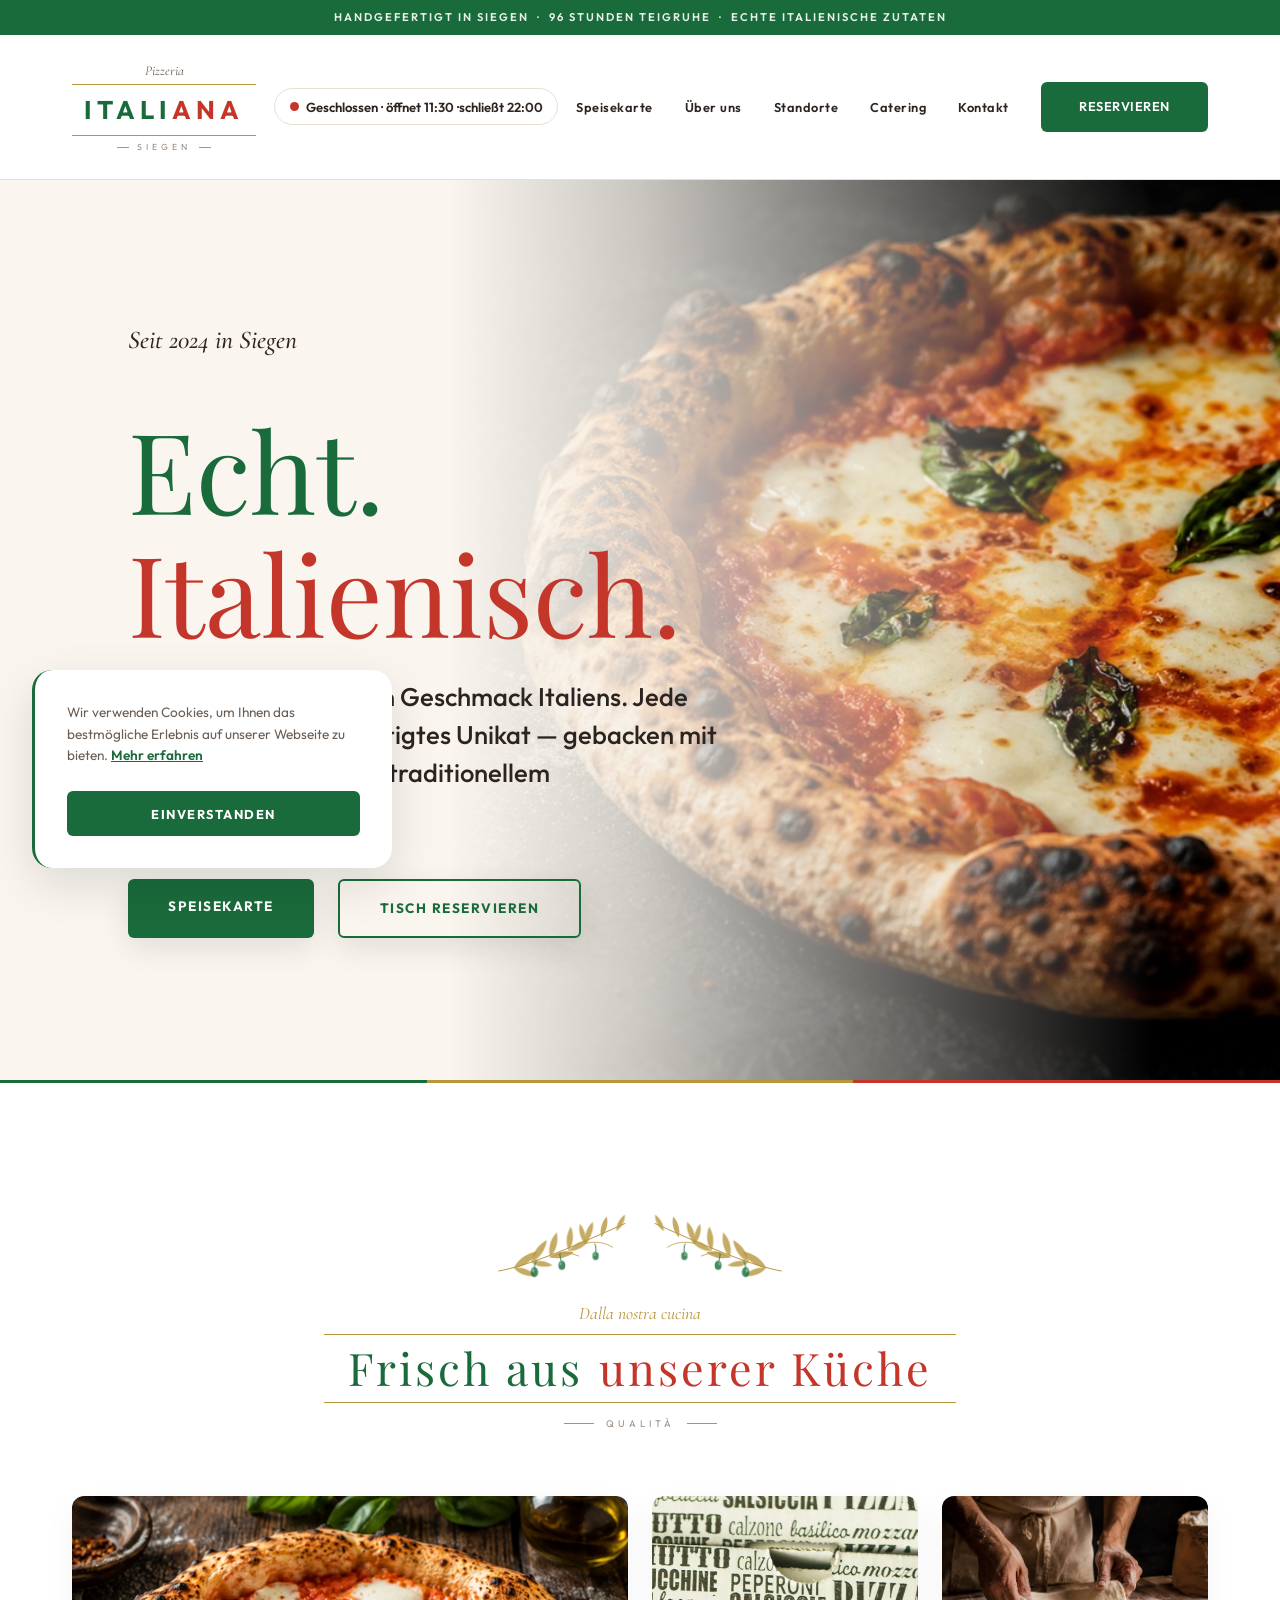
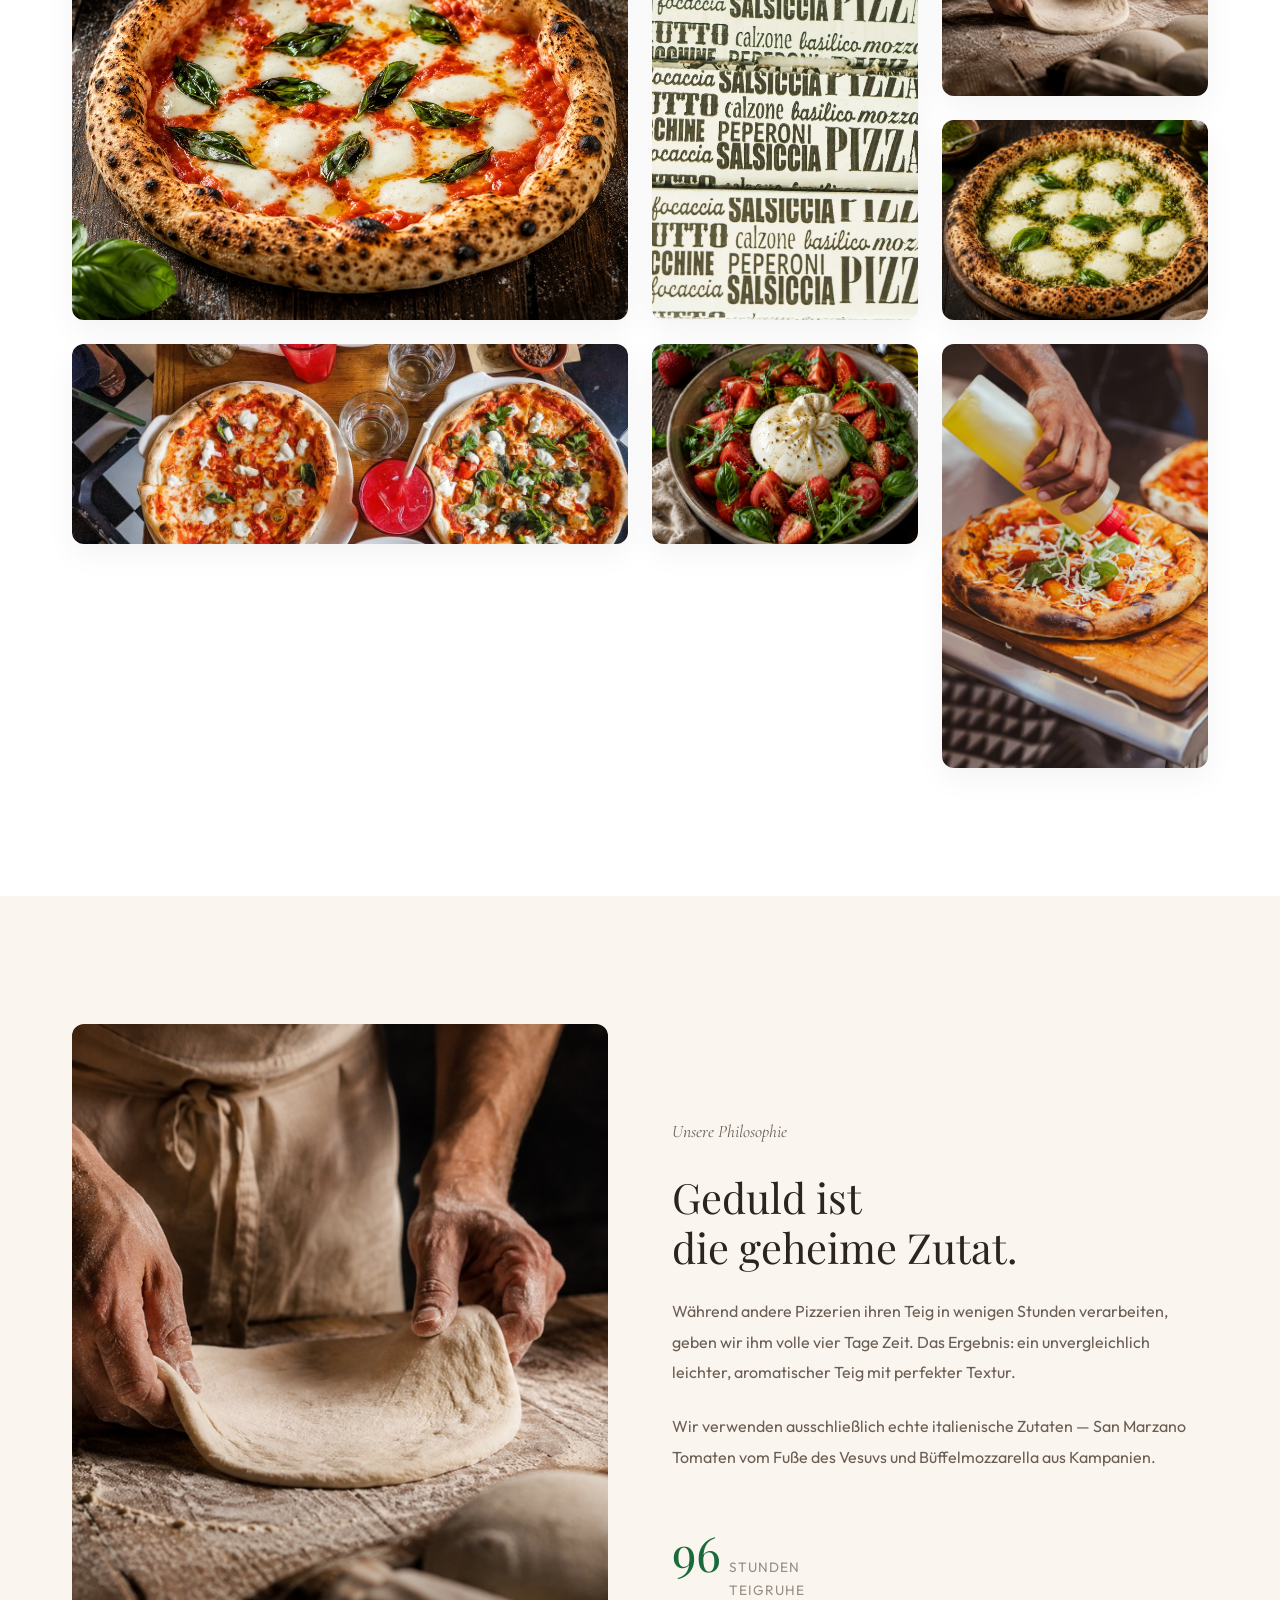
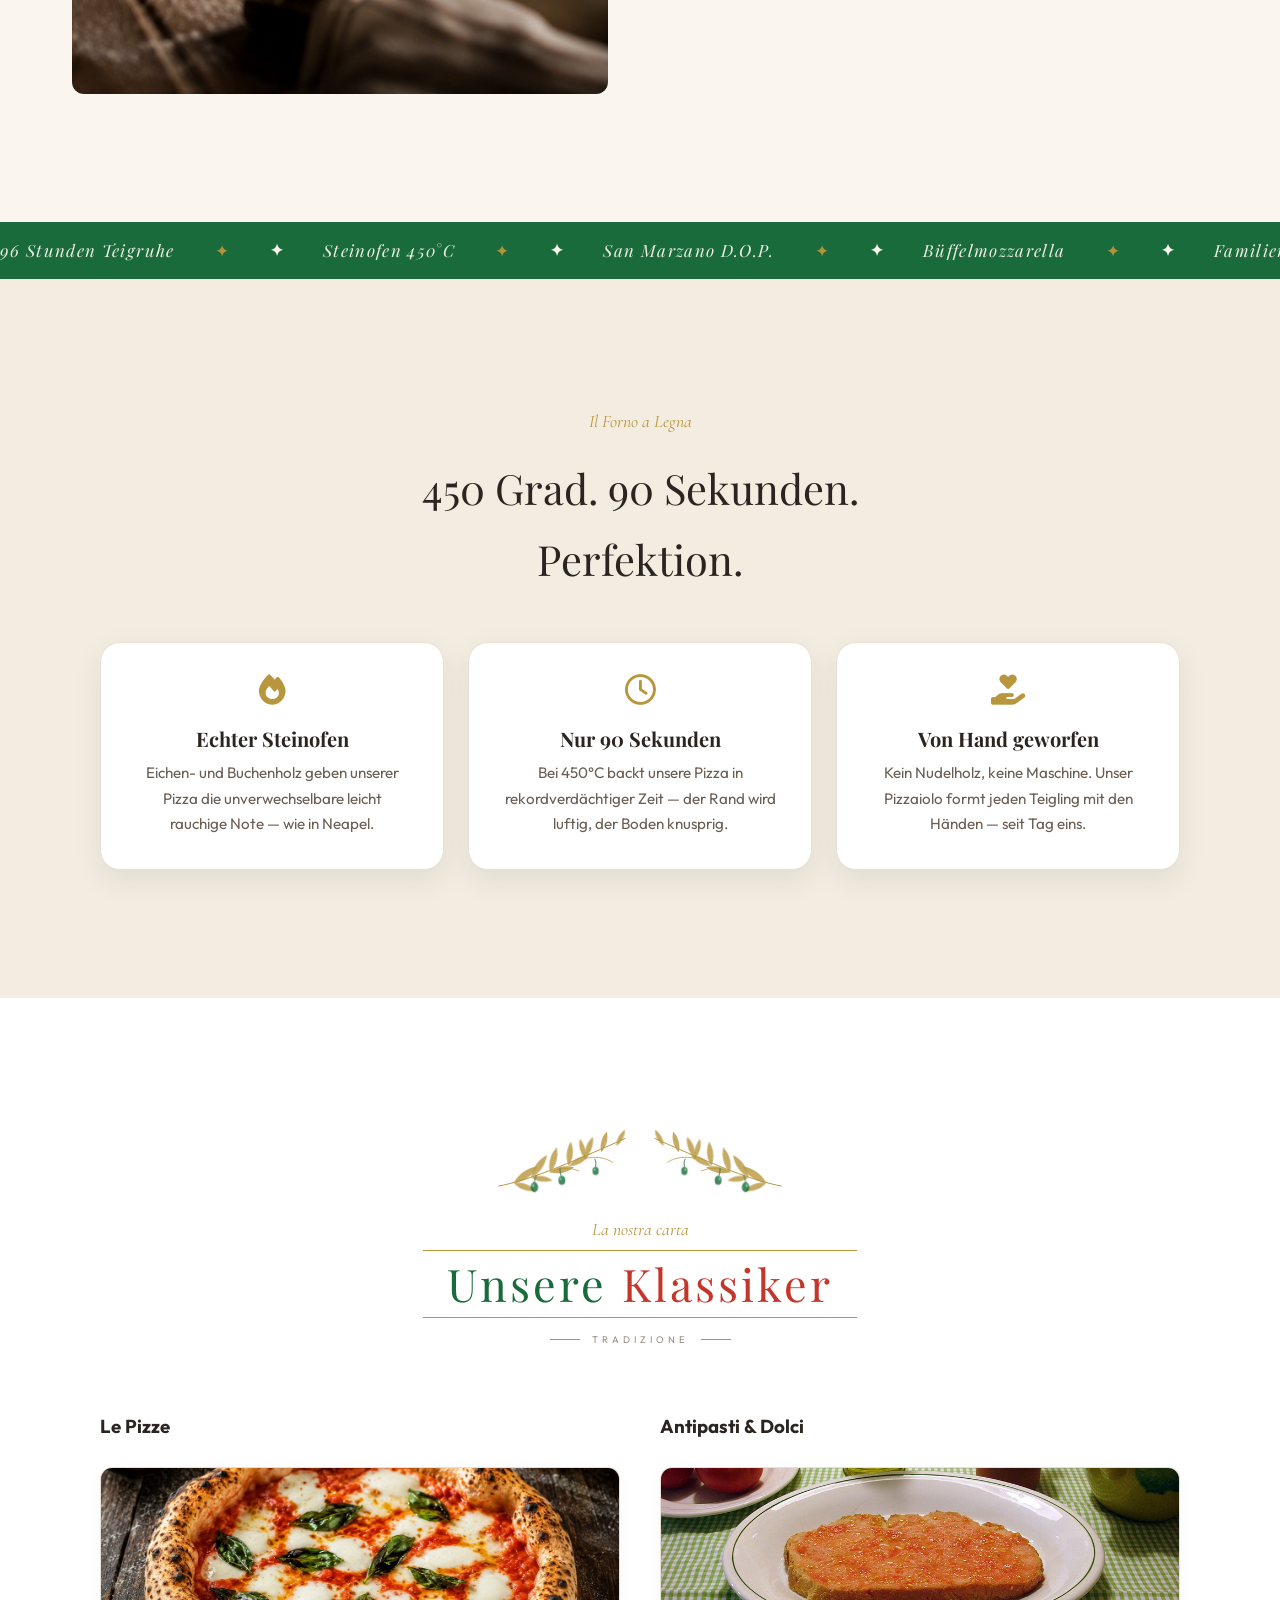
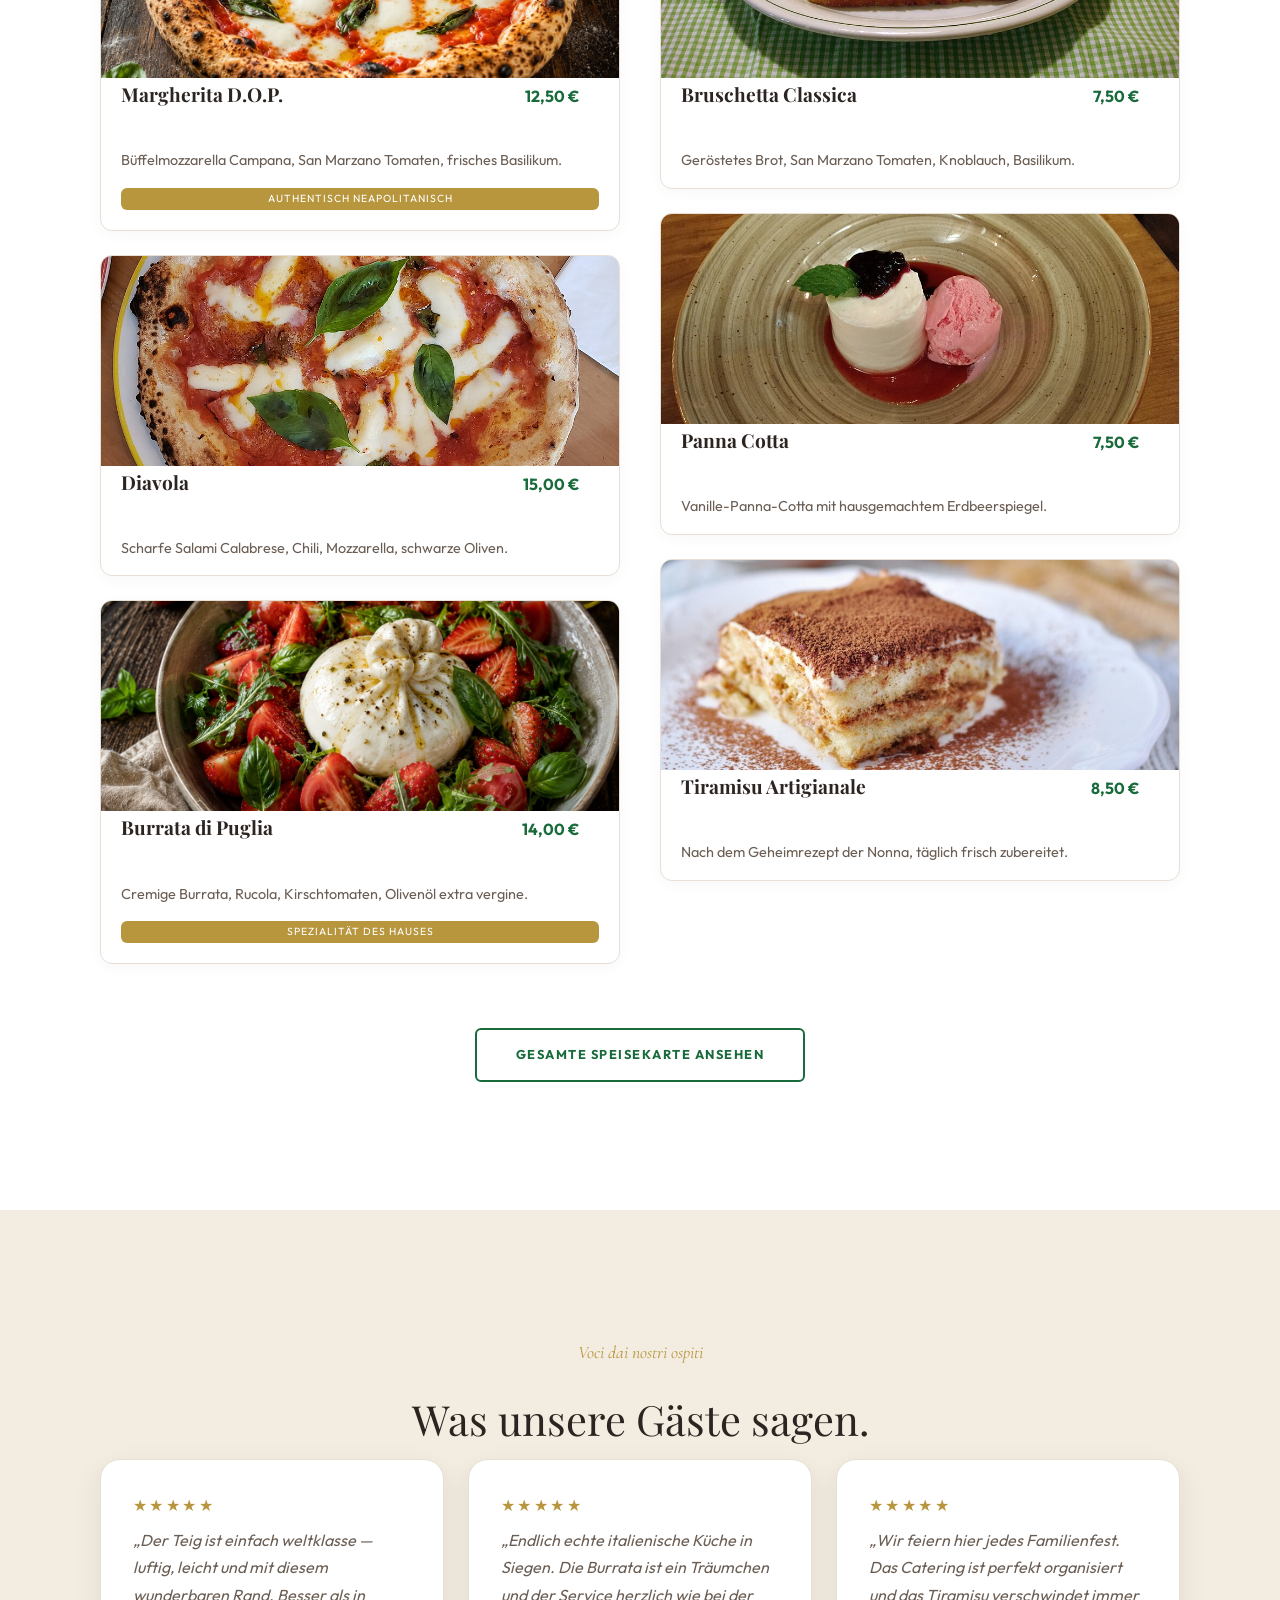
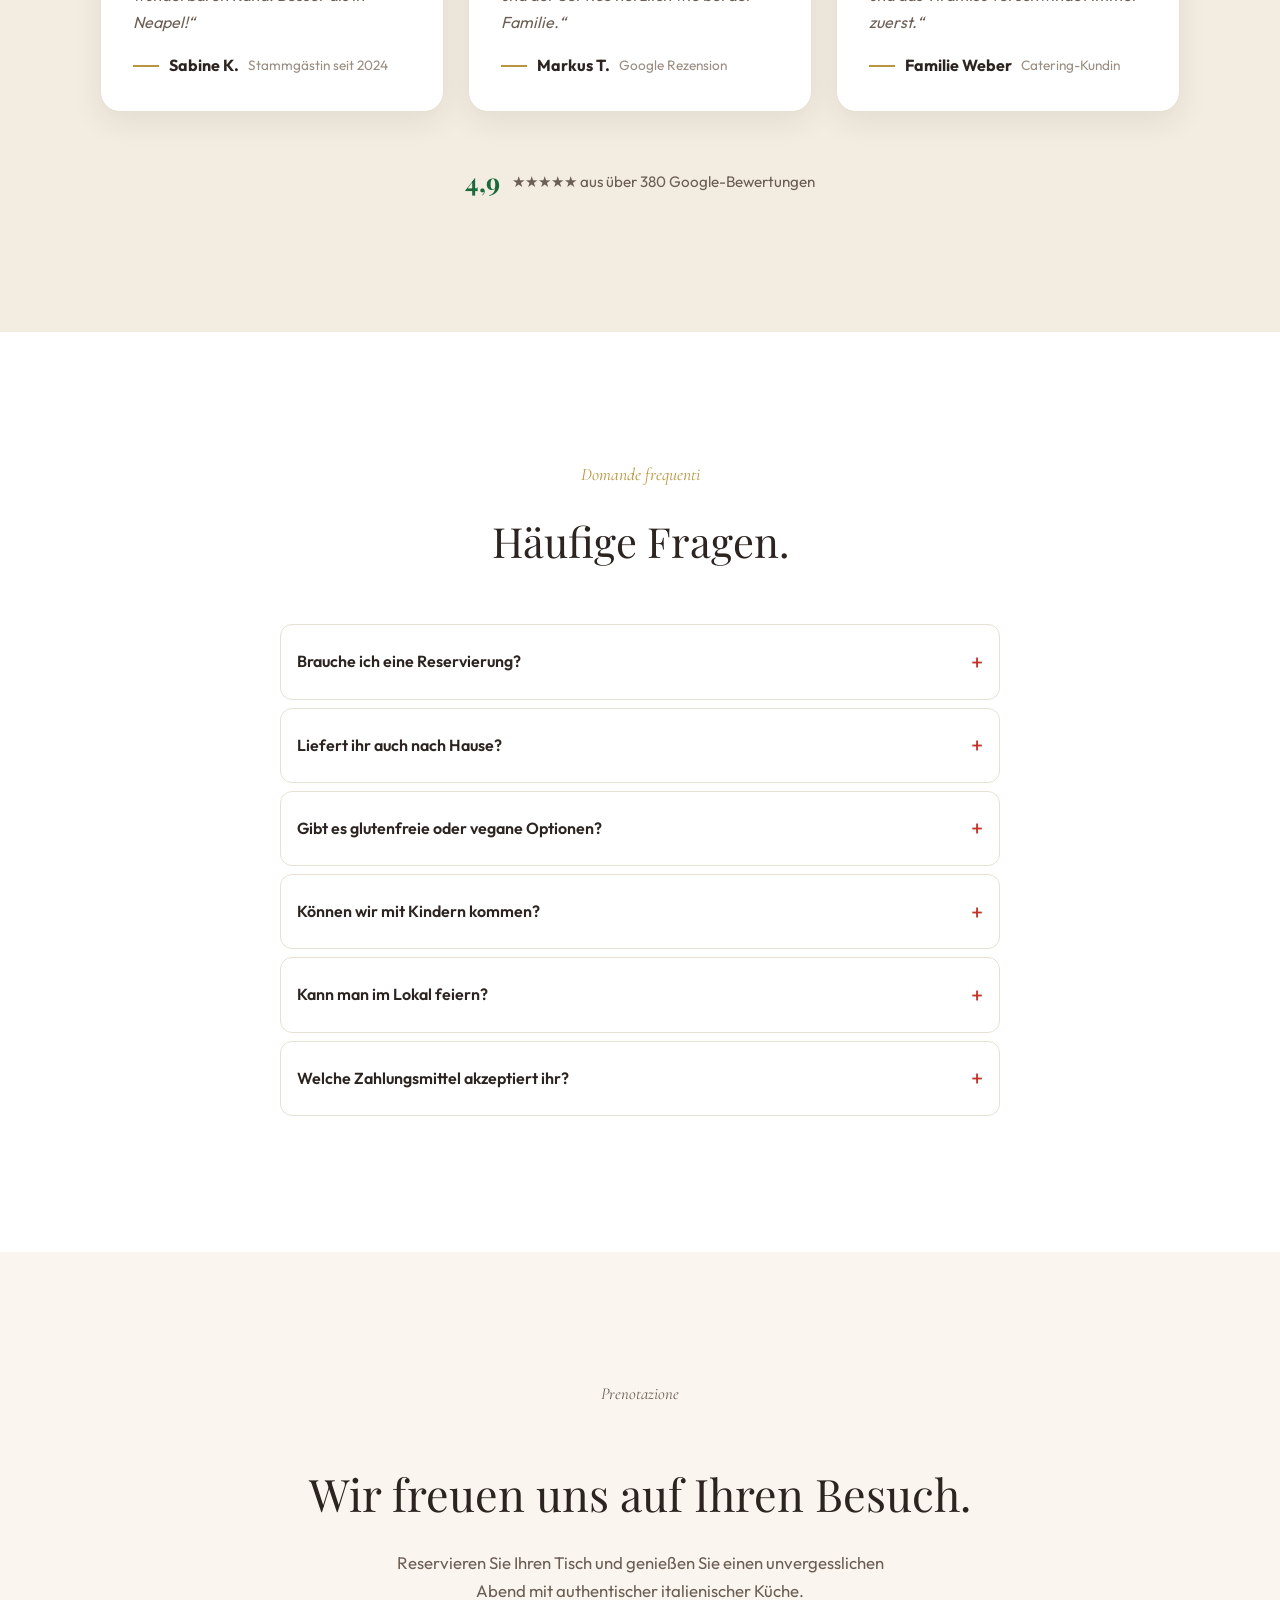
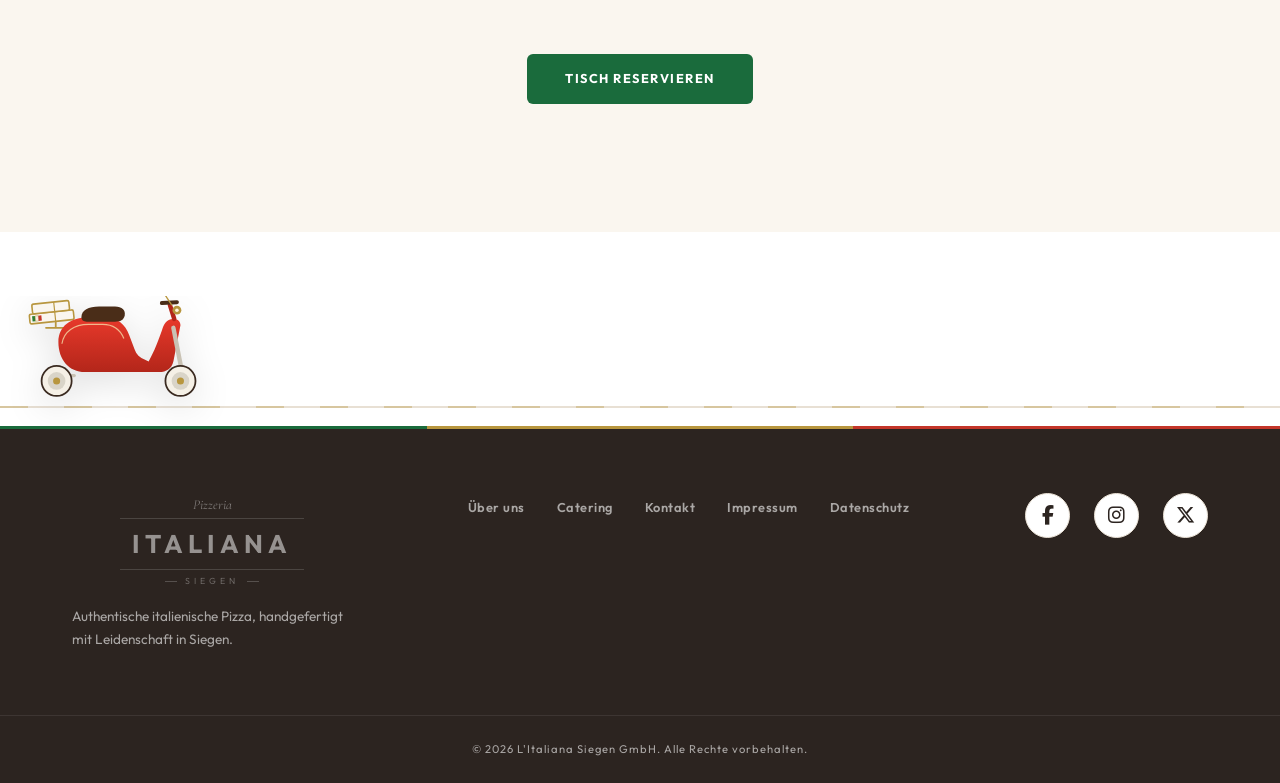
==== commit 2566f5df: "feat: menu highlights reduced to 6 dishes with photos (Wikimedia Commons)" ====
--- a/index.html
+++ b/index.html
@@ -350,93 +350,65 @@
                     <div class="brand-bottom"><span></span>Tradizione<span></span></div>
                 </div>
 
-                <div class="menu-columns reveal-stagger">
+                <div class="menu-columns menu-highlights reveal-stagger">
                     <div class="menu-col">
-                        <h3>Antipasti</h3>
-                        <div class="dish">
+                        <h3>Le Pizze</h3>
+                        <div class="dish dish-photo">
+                            <img class="dish-img" src="assets/margherita.jpg" alt="Pizza Margherita D.O.P." loading="lazy">
+                            <div class="dish-header">
+                                <span class="dish-title">Margherita D.O.P.</span>
+                                <span class="dish-price">12,50 &euro;</span>
+                            </div>
+                            <p class="dish-desc">B&uuml;ffelmozzarella Campana, San Marzano Tomaten, frisches Basilikum.</p>
+                            <span class="dish-label">Authentisch Neapolitanisch</span>
+                        </div>
+                        <div class="dish dish-photo">
+                            <img class="dish-img" src="assets/diavola.jpg" alt="Pizza Diavola" loading="lazy">
+                            <div class="dish-header">
+                                <span class="dish-title">Diavola</span>
+                                <span class="dish-price">15,00 &euro;</span>
+                            </div>
+                            <p class="dish-desc">Scharfe Salami Calabrese, Chili, Mozzarella, schwarze Oliven.</p>
+                        </div>
+                        <div class="dish dish-photo">
+                            <img class="dish-img" src="assets/burrata.jpg" alt="Burrata di Puglia" loading="lazy">
+                            <div class="dish-header">
+                                <span class="dish-title">Burrata di Puglia</span>
+                                <span class="dish-price">14,00 &euro;</span>
+                            </div>
+                            <p class="dish-desc">Cremige Burrata, Rucola, Kirschtomaten, Oliven&ouml;l extra vergine.</p>
+                            <span class="dish-label">Spezialit&auml;t des Hauses</span>
+                        </div>
+                    </div>
+
+                    <div class="menu-col">
+                        <h3>Antipasti &amp; Dolci</h3>
+                        <div class="dish dish-photo">
+                            <img class="dish-img" src="assets/bruschetta.jpg" alt="Bruschetta Classica" loading="lazy">
                             <div class="dish-header">
                                 <span class="dish-title">Bruschetta Classica</span>
-                                <span class="dish-price">7,50 €</span>
+                                <span class="dish-price">7,50 &euro;</span>
                             </div>
-                            <p class="dish-desc">Geröstetes Brot, San Marzano Tomaten, Knoblauch, Basilikum.</p>
-                        </div>
-                        <div class="dish">
-                            <div class="dish-header">
-                                <span class="dish-title">Burrata di Puglia</span>
-                                <span class="dish-price">14,00 €</span>
-                            </div>
-                            <p class="dish-desc">Cremige Burrata, Rucola, Kirschtomaten, Olivenöl extra vergine.</p>
-                            <span class="dish-label">Spezialität des Hauses</span>
-                        </div>
-                        <div class="dish">
-                            <div class="dish-header">
-                                <span class="dish-title">Carpaccio di Manzo</span>
-                                <span class="dish-price">14,50 €</span>
-                            </div>
-                            <p class="dish-desc">Hauchdünnes Rinderfilet, Rucola, Grana Padano, Zitrone.</p>
-                        </div>
-                    </div>
-
-                    <div class="menu-col">
-                        <h3>Le Pizze</h3>
-                        <div class="dish">
-                            <div class="dish-header">
-                                <span class="dish-title">Margherita D.O.P.</span>
-                                <span class="dish-price">12,50 €</span>
-                            </div>
-                            <p class="dish-desc">Büffelmozzarella Campana, San Marzano Tomaten, frisches Basilikum.</p>
-                            <span class="dish-label">Authentisch Neapolitanisch</span>
-                        </div>
-                        <div class="dish">
-                            <div class="dish-header">
-                                <span class="dish-title">Diavola</span>
-                                <span class="dish-price">15,00 €</span>
-                            </div>
-                            <p class="dish-desc">Scharfe Salami Calabrese, Chili, Mozzarella, schwarze Oliven.</p>
-                        </div>
-                        <div class="dish">
-                            <div class="dish-header">
-                                <span class="dish-title">Parma e Rucola</span>
-                                <span class="dish-price">16,50 €</span>
-                            </div>
-                            <p class="dish-desc">Parmaschinken, Rucola, Grana Padano Späne, Olivenöl.</p>
-                        </div>
-                        <div class="dish">
-                            <div class="dish-header">
-                                <span class="dish-title">Quattro Formaggi</span>
-                                <span class="dish-price">15,50 €</span>
-                            </div>
-                            <p class="dish-desc">Gorgonzola, Fontina, Parmesan, Mozzarella.</p>
-                        </div>
-                    </div>
-
-                    <div class="menu-col">
-                        <h3>Pasta &amp; Dolci</h3>
-                        <div class="dish">
-                            <div class="dish-header">
-                                <span class="dish-title">Tagliatelle al Tartufo</span>
-                                <span class="dish-price">18,50 €</span>
-                            </div>
-                            <p class="dish-desc">Hausgemachte Pasta mit frischem schwarzem Trüffel.</p>
-                        </div>
-                        <div class="dish">
+                            <p class="dish-desc">Ger&ouml;stetes Brot, San Marzano Tomaten, Knoblauch, Basilikum.</p>
+                        </div>
+                        <div class="dish dish-photo">
+                            <img class="dish-img" src="assets/pannacotta.jpg" alt="Panna Cotta" loading="lazy">
                             <div class="dish-header">
                                 <span class="dish-title">Panna Cotta</span>
-                                <span class="dish-price">7,50 €</span>
+                                <span class="dish-price">7,50 &euro;</span>
                             </div>
                             <p class="dish-desc">Vanille-Panna-Cotta mit hausgemachtem Erdbeerspiegel.</p>
                         </div>
-                        <div class="dish">
+                        <div class="dish dish-photo">
+                            <img class="dish-img" src="assets/tiramisu.jpg" alt="Tiramisu Artigianale" loading="lazy">
                             <div class="dish-header">
                                 <span class="dish-title">Tiramisu Artigianale</span>
-                                <span class="dish-price">8,50 €</span>
+                                <span class="dish-price">8,50 &euro;</span>
                             </div>
-                            <p class="dish-desc">Nach dem Geheimrezept der Nonna, täglich frisch zubereitet.</p>
-                        </div>
-                    </div>
-                </div>
-
-                <div style="text-align: center; margin-top: 4rem;">
+                            <p class="dish-desc">Nach dem Geheimrezept der Nonna, t&auml;glich frisch zubereitet.</p>
+                        </div>
+                    </div>
+                </div>                <div style="text-align: center; margin-top: 4rem;">
                     <a href="menu.html" class="btn-outline">Gesamte Speisekarte ansehen</a>
                 </div>
             </div>
--- a/style.css
+++ b/style.css
@@ -2097,6 +2097,41 @@
 }
 
 /* ============================================================= */
+/* DISH CARDS WITH PHOTOS (homepage menu highlights)             */
+/* ============================================================= */
+.menu-highlights { gap: 2.5rem; }
+.menu-highlights .menu-col {
+    display: flex;
+    flex-direction: column;
+    gap: 1.5rem;
+}
+.menu-highlights .dish { height: auto; min-height: 0; }
+.dish-photo {
+    display: flex;
+    flex-direction: column;
+    overflow: hidden;
+    padding: 0;
+}
+.dish-photo .dish-img {
+    width: 100%;
+    height: 210px;
+    object-fit: cover;
+    display: block;
+    transition: transform 0.6s var(--ease);
+}
+.dish-photo:hover .dish-img { transform: scale(1.05); }
+.dish-photo .dish-header,
+.dish-photo .dish-desc,
+.dish-photo .dish-price { margin-left: 1.25rem; margin-right: 1.25rem; }
+.dish-photo .dish-desc { margin-top: 0.75rem; }
+.dish-photo .dish-price { margin-bottom: 1.25rem; }
+.dish-photo .dish-label {
+    margin: auto 1.25rem 1.25rem;
+    border-radius: var(--radius-sm);
+    text-align: center;
+}
+
+/* ============================================================= */
 /* RESPONSIVE FOR APPENDED PAGES (must stay after base defs)     */
 /* ============================================================= */
 @media (max-width: 992px) {
